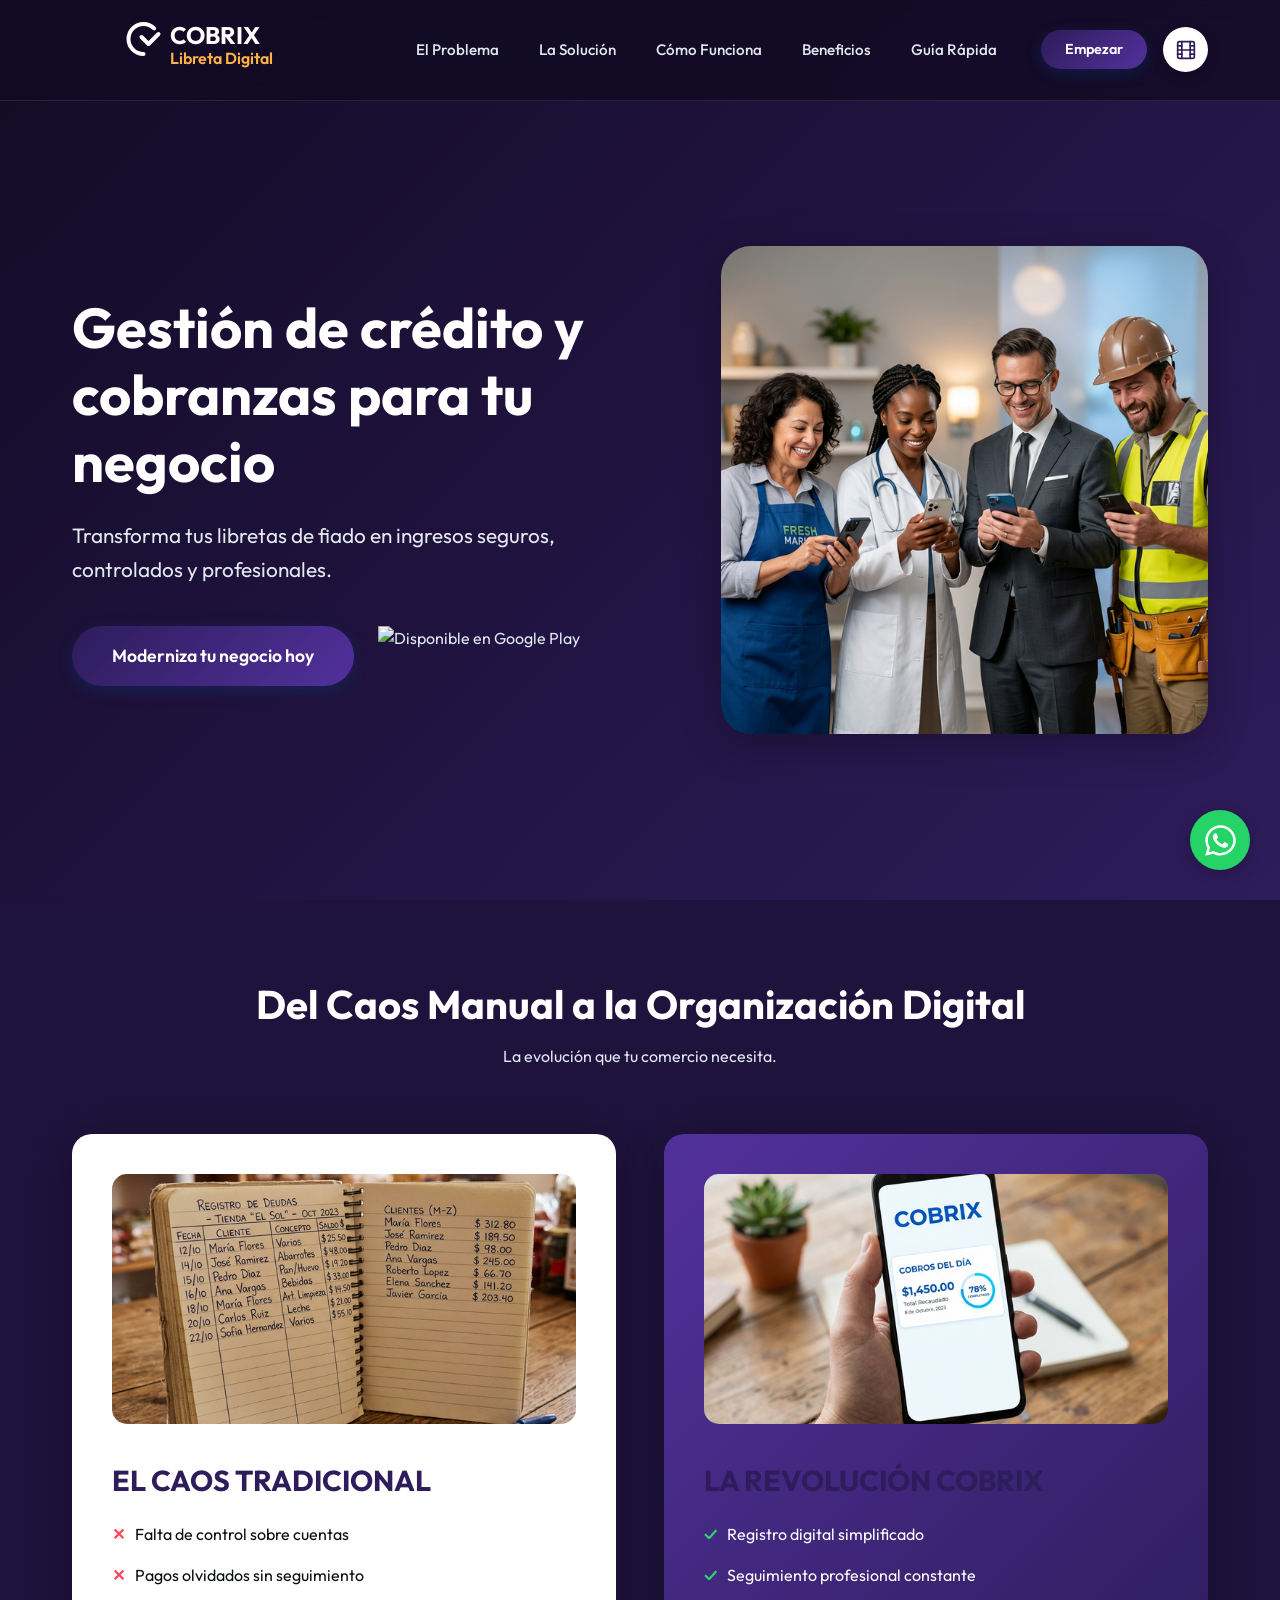
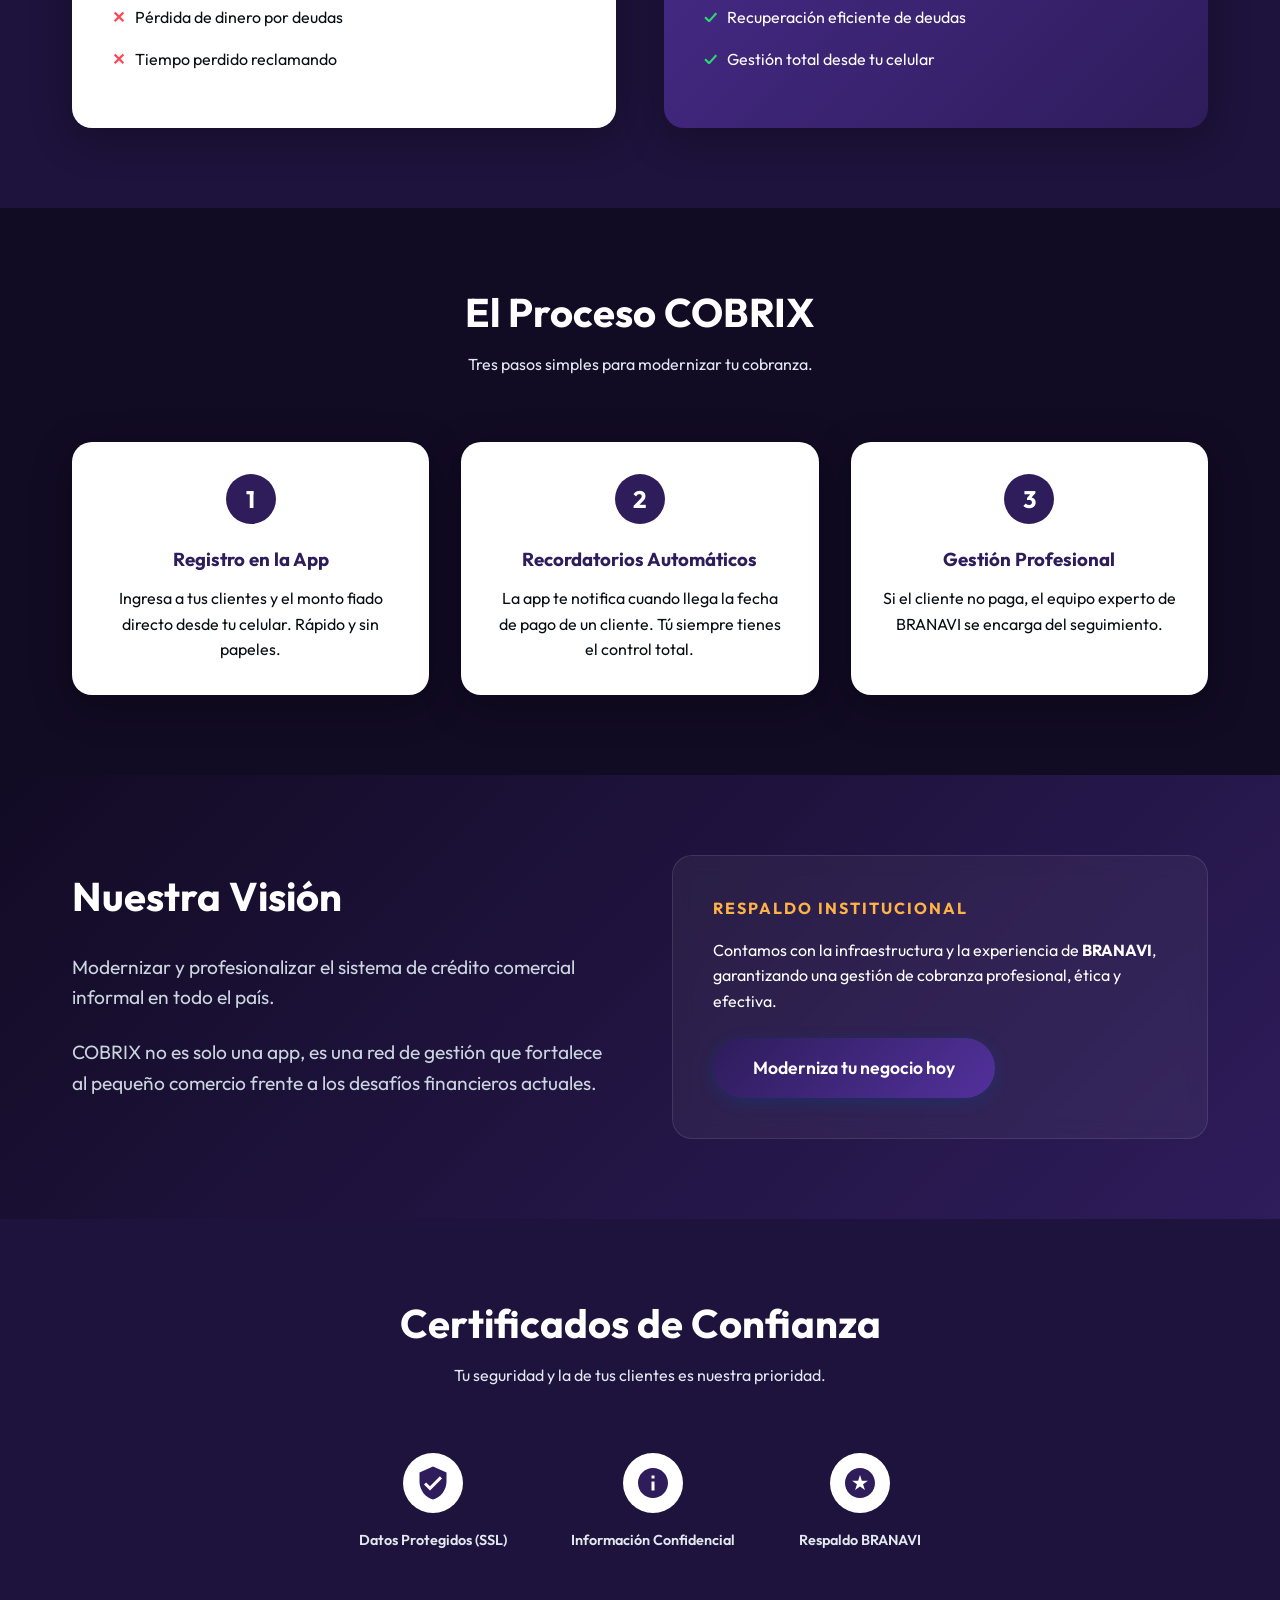
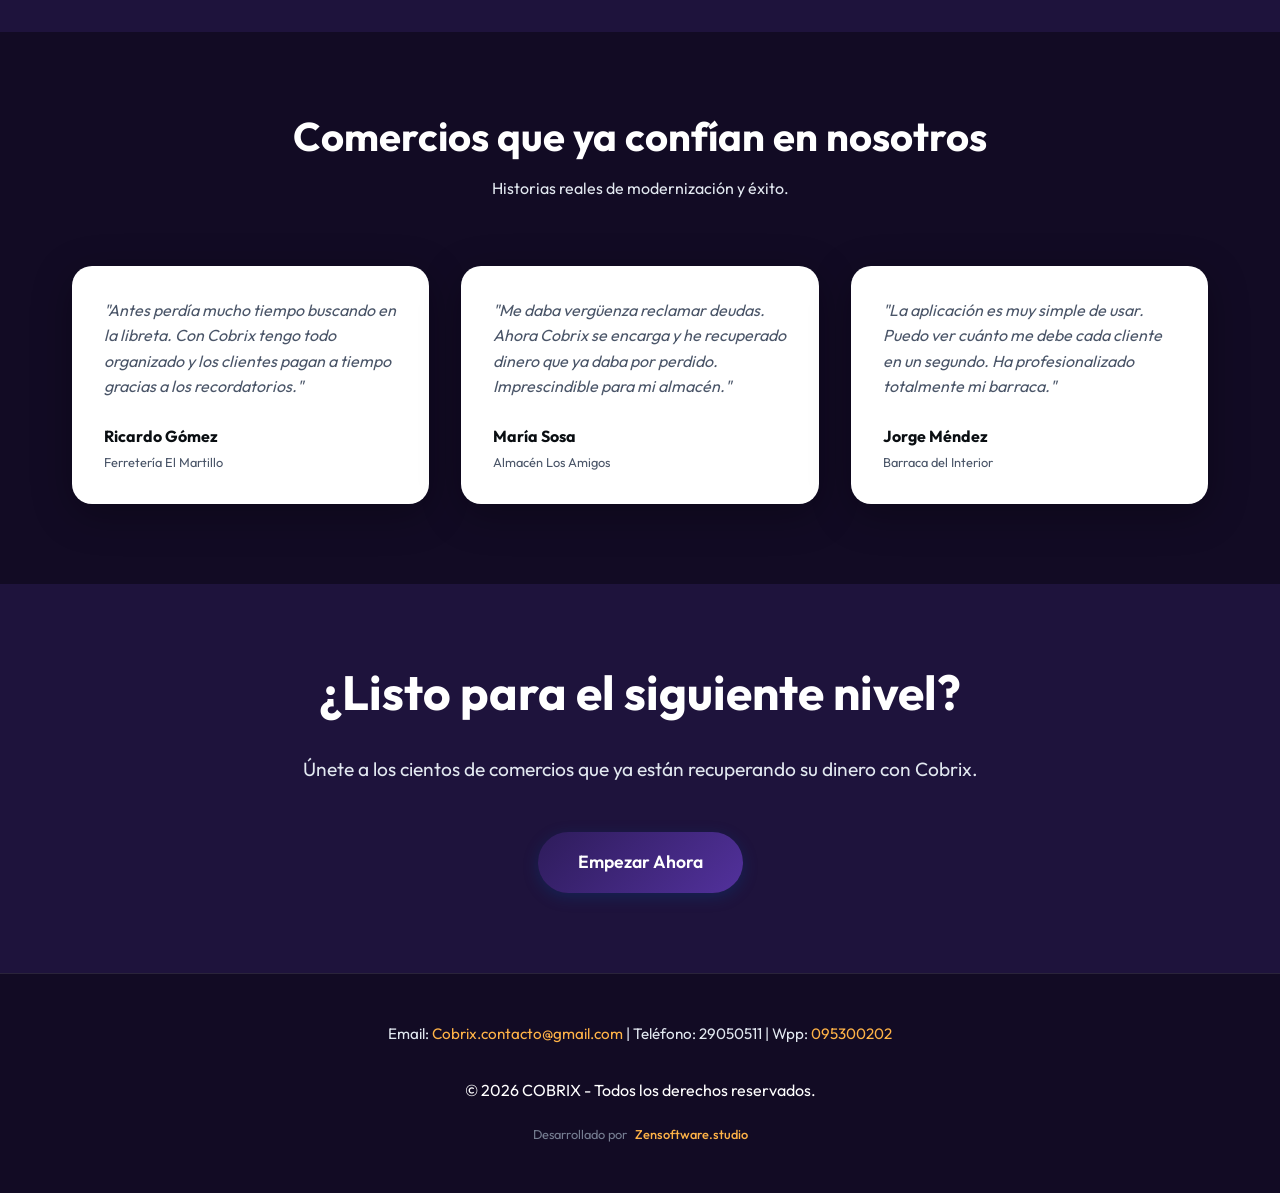
==== index.html @ a0dfcc4c "feat: add Google Play badge and fix mobile nav links background" ====
<!DOCTYPE html>
<html lang="es">
<head>
    <meta charset="UTF-8">
    <meta name="viewport" content="width=device-width, initial-scale=1.0">
    <title>COBRIX | Gestión de Crédito y Cobranzas para tu Negocio</title>
    <meta name="description" content="Transforma tus libretas de fiado en ingresos seguros, controlados y profesionales con COBRIX.">
    <link rel="icon" type="image/svg+xml" href="assets/favicon.svg">
    <link rel="stylesheet" href="style.css?v=33">
</head>
<body>
    <nav>
        <div class="container nav-content">
            <a href="javascript:void(0)" onclick="window.scrollTo({top: 0, behavior: 'smooth'})" class="logo-link" title="Volver al inicio">
                <div class="logo-placeholder">
                    <svg class="logo" width="299" height="90" viewBox="0 0 200 60" fill="none" xmlns="http://www.w3.org/2000/svg">
                        <path d="M22 38C13.7157 38 7 31.2843 7 23C7 14.7157 13.7157 8 22 8C26.1421 8 29.8921 9.67893 32.6066 12.3934M37 18L27 28L20 21" stroke="#ffffff" stroke-width="4" stroke-linecap="round" stroke-linejoin="round"/>
                        <text x="48" y="28" font-family="Outfit" font-weight="700" font-size="24" fill="#ffffff">COBRIX</text>
                        <text x="48" y="48" font-family="Outfit" font-weight="600" font-size="16" fill="#ffb347">Libreta Digital</text>
                    </svg>
                </div>
            </a>
            <ul class="nav-links">
                <li><a href="#problema">El Problema</a></li>
                <li><a href="#solucion">La Solución</a></li>
                <li class="hide-mobile"><a href="#proceso">Cómo Funciona</a></li>
                <li class="hide-mobile"><a href="#beneficios">Beneficios</a></li>
                <li><a href="javascript:void(0)" class="open-guide-modal">Guía Rápida</a></li>
            </ul>
            <div class="nav-actions" style="display: flex; gap: 1rem; align-items: center;">
                <a href="javascript:void(0)" class="btn btn-primary open-modal" style="padding: 0.5rem 1.5rem; font-size: 0.9rem;">Empezar</a>
                <a href="javascript:void(0)" class="btn-cinema open-presentation" title="Ver Presentación Premium">
                    <span class="pulse-ring"></span>
                    <svg width="20" height="20" viewBox="0 0 24 24" fill="none" stroke="currentColor" stroke-width="2" stroke-linecap="round" stroke-linejoin="round">
                        <rect x="2" y="2" width="20" height="20" rx="2.18" ry="2.18"></rect>
                        <line x1="7" y1="2" x2="7" y2="22"></line>
                        <line x1="17" y1="2" x2="17" y2="22"></line>
                        <line x1="2" y1="12" x2="22" y2="12"></line>
                        <line x1="2" y1="7" x2="7" y2="7"></line>
                        <line x1="2" y1="17" x2="7" y2="17"></line>
                        <line x1="17" y1="17" x2="22" y2="17"></line>
                        <line x1="17" y1="7" x2="22" y2="7"></line>
                    </svg>
                </a>
            </div>
        </div>
    </nav>

    <main>
        <section class="hero">
            <div class="container hero-content">
                <div class="hero-text">
                    <h1>Gestión de crédito y cobranzas para tu negocio</h1>
                    <p>Transforma tus libretas de fiado en ingresos seguros, controlados y profesionales.</p>
                    <div class="hero-btns" style="display: flex; align-items: center; gap: 1.5rem;">
                        <a href="javascript:void(0)" class="btn btn-primary open-modal">Moderniza tu negocio hoy</a>
                        <a href="https://play.google.com/store/apps/details?id=com.cobrix.app" target="_blank" class="play-badge" style="display: inline-block;">
                            <img alt="Disponible en Google Play" src="https://play.google.com/intl/en_us/badges/static/images/badges/es_badge_web_generic.png" style="height: 60px; display: block;">
                        </a>
                    </div>
                </div>
                <div class="hero-image">
                    <img src="assets/diverse_workers.png" alt="Diversos trabajadores modernizando su negocio con Cobrix">
                </div>
            </div>
        </section>
        
        <section id="problema" class="section-padding comparison">
            <div class="container">
                <div class="section-title">
                    <h2>Del Caos Manual a la Organización Digital</h2>
                    <p>La evolución que tu comercio necesita.</p>
                </div>
                <div class="comparison-grid">
                    <div class="compare-card reveal">
                        <img src="assets/notebook_manual.png" alt="Caos manual" class="card-image">
                        <h3>EL CAOS TRADICIONAL</h3>
                        <ul class="compare-list">
                            <li>Falta de control sobre cuentas</li>
                            <li>Pagos olvidados sin seguimiento</li>
                            <li>Pérdida de dinero por deudas</li>
                            <li>Tiempo perdido reclamando</li>
                        </ul>
                    </div>
                    <div id="solucion" class="compare-card after reveal">
                        <img src="assets/app-solution-branded.png" alt="Revolución Cobrix" class="card-image">
                        <h3>LA REVOLUCIÓN COBRIX</h3>
                        <ul class="compare-list">
                            <li>Registro digital simplificado</li>
                            <li>Seguimiento profesional constante</li>
                            <li>Recuperación eficiente de deudas</li>
                            <li>Gestión total desde tu celular</li>
                        </ul>
                    </div>
                </div>
            </div>
        </section>
        <section id="proceso" class="section-padding process">
            <div class="container">
                <div class="section-title">
                    <h2>El Proceso COBRIX</h2>
                    <p>Tres pasos simples para modernizar tu cobranza.</p>
                </div>
                <div class="process-steps">
                    <div class="step-card reveal">
                        <div class="step-number">1</div>
                        <h3>Registro en la App</h3>
                        <p>Ingresa a tus clientes y el monto fiado directo desde tu celular. Rápido y sin papeles.</p>
                    </div>
                    <div class="step-card reveal">
                        <div class="step-number">2</div>
                        <h3>Recordatorios Automáticos</h3>
                        <p>La app te notifica cuando llega la fecha de pago de un cliente. Tú siempre tienes el control total.</p>
                    </div>
                    <div class="step-card reveal">
                        <div class="step-number">3</div>
                        <h3>Gestión Profesional</h3>
                        <p>Si el cliente no paga, el equipo experto de BRANAVI se encarga del seguimiento.</p>
                    </div>
                </div>
            </div>
        </section>

        <section id="beneficios" class="section-padding vision">
            <div class="container vision-content">
                <div class="vision-text reveal">
                    <h2>Nuestra Visión</h2>
                    <p>Modernizar y profesionalizar el sistema de crédito comercial informal en todo el país.</p>
                    <p>COBRIX no es solo una app, es una red de gestión que fortalece al pequeño comercio frente a los desafíos financieros actuales.</p>
                </div>
                <div class="respaldo-box reveal">
                    <h4>Respaldo Institucional</h4>
                    <p>Contamos con la infraestructura y la experiencia de <strong>BRANAVI</strong>, garantizando una gestión de cobranza profesional, ética y efectiva.</p>
                    <a href="javascript:void(0)" class="btn btn-primary open-modal" style="margin-top: 1.5rem;">Moderniza tu negocio hoy</a>
                </div>
            </div>
        </section>

        <section class="section-padding trust-badges">
            <div class="container overflow-hidden">
                <div class="section-title">
                    <h2>Certificados de Confianza</h2>
                    <p>Tu seguridad y la de tus clientes es nuestra prioridad.</p>
                </div>
                <div class="badges-grid reveal">
                    <div class="badge-item">
                        <svg class="badge-icon" viewBox="0 0 24 24"><path d="M12 1L3 5v6c0 5.55 3.84 10.74 9 12 5.16-1.26 9-6.45 9-12V5l-9-4zm-2 16l-4-4 1.41-1.41L10 14.17l6.59-6.59L18 9l-8 8z"/></svg>
                        <span>Datos Protegidos (SSL)</span>
                    </div>
                    <div class="badge-item">
                        <svg class="badge-icon" viewBox="0 0 24 24"><path d="M12 2C6.48 2 2 6.48 2 12s4.48 10 10 10 10-4.48 10-10S17.52 2 12 2zm1 15h-2v-6h2v6zm0-8h-2V7h2v2z"/></svg>
                        <span>Información Confidencial</span>
                    </div>
                    <div class="badge-item">
                        <svg class="badge-icon" viewBox="0 0 24 24"><path d="M11.99 2C6.47 2 2 6.48 2 12s4.47 10 9.99 10C17.52 22 22 17.52 22 12S17.52 2 11.99 2zm3.3 14.71L12 14.41l-3.29 2.3 1.26-3.8-3.27-2.37h4.04l1.26-3.8 1.26 3.8h4.04l-3.27 2.37 1.26 3.8z"/></svg>
                        <span>Respaldo BRANAVI</span>
                    </div>
                </div>
            </div>
        </section>

        <section class="section-padding testimonials">
            <div class="container">
                <div class="section-title">
                    <h2>Comercios que ya confían en nosotros</h2>
                    <p>Historias reales de modernización y éxito.</p>
                </div>
                <div class="testimonials-grid">
                    <div class="testimonial-card reveal">
                        <p class="testimonial-text">"Antes perdía mucho tiempo buscando en la libreta. Con Cobrix tengo todo organizado y los clientes pagan a tiempo gracias a los recordatorios."</p>
                        <div class="testimonial-author">
                            <div class="author-info">
                                <h4>Ricardo Gómez</h4>
                                <p>Ferretería El Martillo</p>
                            </div>
                        </div>
                    </div>
                    <div class="testimonial-card reveal">
                        <p class="testimonial-text">"Me daba vergüenza reclamar deudas. Ahora Cobrix se encarga y he recuperado dinero que ya daba por perdido. Imprescindible para mi almacén."</p>
                        <div class="testimonial-author">
                            <div class="author-info">
                                <h4>María Sosa</h4>
                                <p>Almacén Los Amigos</p>
                            </div>
                        </div>
                    </div>
                    <div class="testimonial-card reveal">
                        <p class="testimonial-text">"La aplicación es muy simple de usar. Puedo ver cuánto me debe cada cliente en un segundo. Ha profesionalizado totalmente mi barraca."</p>
                        <div class="testimonial-author">
                            <div class="author-info">
                                <h4>Jorge Méndez</h4>
                                <p>Barraca del Interior</p>
                            </div>
                        </div>
                    </div>
                </div>
            </div>
        </section>

        <section id="cta" class="section-padding" style="text-align: center; background: var(--dark-surface);">
            <div class="container">
                <h2 style="font-size: 3rem; color: white; margin-bottom: 2rem;">¿Listo para el siguiente nivel?</h2>
                <p style="font-size: 1.2rem; margin-bottom: 3rem; max-width: 700px; margin-inline: auto;">Únete a los cientos de comercios que ya están recuperando su dinero con Cobrix.</p>
                <a href="javascript:void(0)" class="btn btn-primary open-modal">Empezar Ahora</a>
            </div>
        </section>
    </main>

    <footer>
        <div class="container footer-content">
            <div class="contact-info" style="margin-bottom: 1rem; color: var(--slate); font-size: 0.95rem;">
                <p>Email: <a href="mailto:Cobrix.contacto@gmail.com" style="color: var(--accent);">Cobrix.contacto@gmail.com</a> | Teléfono: 29050511 | Wpp: <a href="https://wa.me/59895300202" style="color: var(--accent);">095300202</a></p>
            </div>
            <p>&copy; 2026 COBRIX - Todos los derechos reservados.</p>
            <div class="developer-credit" style="font-size: 0.8rem; margin-top: 5px;">
                <span style="opacity: 0.7;">Desarrollado por</span>
                <a href="https://zensoftware.studio" target="_blank" rel="noopener noreferrer" style="font-weight: 500;">
                    Zensoftware.studio
                </a>
            </div>
        </div>
    </footer>

    <a href="https://wa.me/59895300202" class="whatsapp-float" target="_blank" rel="noopener noreferrer">
        <svg class="whatsapp-icon" viewBox="0 0 448 512">
            <path d="M380.9 97.1C339 55.1 283.2 32 223.9 32c-122.4 0-222 99.6-222 222 0 39.1 10.2 77.3 29.6 111L0 480l117.7-30.9c32.4 17.7 68.9 27 106.1 27h.1c122.3 0 224.1-99.6 224.1-222 0-59.3-25.2-115-67.1-157zm-157 341.6c-33.2 0-65.7-8.9-94-25.7l-6.7-4-69.8 18.3L72 359.2l-4.4-7c-18.5-29.4-28.2-63.3-28.2-98.2 0-101.7 82.8-184.5 184.6-184.5 49.3 0 95.6 19.2 130.4 54.1 34.8 34.9 56.2 81.2 56.1 130.5 0 101.8-84.9 184.6-186.6 184.6zm101.2-138.2c-5.5-2.8-32.8-16.2-37.9-18-5.1-1.9-8.8-2.8-12.5 2.8-3.7 5.6-14.3 18-17.6 21.8-3.2 3.7-6.5 4.2-12 1.4-5.5-2.8-23.2-8.5-44.2-27.1-16.4-14.6-27.4-32.7-30.6-38.1-3.2-5.5-.3-8.4 2.4-11.2 2.5-2.5 5.5-6.4 8.3-9.7 2.8-3.3 3.7-5.7 5.5-9.3 1.8-3.7.9-6.9-.5-9.7-1.4-2.8-12.5-30.1-17.1-41.2-4.5-10.8-9.1-9.3-12.5-9.5-3.2-.2-6.9-.2-10.6-.2-3.7 0-9.7 1.4-14.8 6.9-5.1 5.6-19.4 19-19.4 46.3 0 27.3 19.9 53.7 22.6 57.4 2.8 3.7 39.1 59.7 94.8 83.8 13.2 5.8 23.5 9.2 31.5 11.8 13.3 4.2 25.4 3.6 35 2.2 10.7-1.6 32.8-13.4 37.4-26.4 4.6-13 4.6-24.1 3.2-26.4-1.3-2.5-5-3.9-10.5-6.6z"/>
        </svg>
    </a>

    <!-- Modal de Guía Rápida (Infografía) -->
    <div id="guideModal" class="modal">
        <div class="modal-content-guide">
            <span class="close-guide-modal">&times;</span>
            <img src="assets/guia-cobrix.jpg" alt="Guía Rápida Cobrix" style="width: 100%; border-radius: 15px; display: block;">
        </div>
    </div>

    <!-- Modal de Contacto (Estilo Block de Notas) -->
    <div id="contactModal" class="modal">
        <div class="modal-content notepad">
            <span class="close-modal">&times;</span>
            <div class="notepad-header">
                <h2>¡Solicita información!</h2>
                <p>Déjanos tus datos y nos pondremos en contacto.</p>
            </div>
            <!-- Iframe oculto para el envío silencioso (Compatible con archivos locales) -->
            <iframe name="hidden_iframe" id="hidden_iframe" style="display:none;"></iframe>

            <form id="contactForm" action="https://formsubmit.co/Cobrix.contacto@gmail.com" method="POST" target="hidden_iframe">
                <!-- Configuración Pro para FormSubmit -->
                <input type="hidden" name="_subject" value="🚀 Nueva solicitud de COBRIX">
                <input type="hidden" name="_captcha" value="false">
                <input type="hidden" name="_template" value="table">
                
                <div class="form-group">
                    <label for="nombre">Nombre del Comercio</label>
                    <input type="text" id="nombre" name="Comercio" placeholder="Ej. Ferretería El Sol" required>
                </div>
                <div class="form-group">
                    <label for="contacto">Persona de Contacto</label>
                    <input type="text" id="contacto" name="Nombre_Contacto" placeholder="Tu nombre" required>
                </div>
                <div class="form-group">
                    <label for="telefono">Teléfono / WhatsApp</label>
                    <input type="tel" id="telefono" name="Telefono" placeholder="Tu número" required>
                </div>
                <div class="form-group">
                    <label for="email">Email Corporativo</label>
                    <input type="email" id="email" name="Email" placeholder="tu@empresa.com" required>
                </div>
                
                <button type="submit" id="submitBtn" class="btn btn-primary" style="width: 100%; margin-top: 1rem; position: relative; overflow: hidden;">
                    <span class="btn-text">Solicitar Información</span>
                    <div class="btn-loader" style="display: none;">
                        <svg viewBox="0 0 50 50" style="width: 20px; height: 20px; animation: rotate 2s linear infinite;">
                            <circle cx="25" cy="25" r="20" fill="none" stroke="white" stroke-width="5"></circle>
                        </svg>
                    </div>
                </button>
            </form>
            <div id="formSuccess" style="display: none; text-align: center; padding: 2rem 0; opacity: 0;">
                <div class="success-icon" style="font-size: 3rem; margin-bottom: 1rem;">✅</div>
                <h3 style="color: var(--primary); margin-bottom: 1rem;">¡Solicitud Procesada!</h3>
                <p style="color: var(--slate); margin-bottom: 1.5rem;">Tus datos han sido enviados correctamente. Un asesor se pondrá en contacto contigo a la brevedad.</p>
                <button type="button" class="btn btn-primary close-modal-success">Finalizar</button>
            </div>
        </div>
    </div>

    <!-- Overlay de Presentación Premium -->
    <div id="presentationOverlay" class="presentation-overlay">
        <div class="presentation-header">
            <div class="presentation-logo">
                    <svg width="269" height="83" viewBox="0 0 200 60" fill="none" xmlns="http://www.w3.org/2000/svg">
                    <path d="M22 38C13.7157 38 7 31.2843 7 23C7 14.7157 13.7157 8 22 8C26.1421 8 29.8921 9.67893 32.6066 12.3934M37 18L27 28L20 21" stroke="white" stroke-width="4" stroke-linecap="round" stroke-linejoin="round"/>
                    <text x="48" y="28" font-family="Outfit" font-weight="700" font-size="24" fill="white">COBRIX</text>
                    <text x="48" y="48" font-family="Outfit" font-weight="600" font-size="16" fill="#ffb347" opacity="0.9">Libreta Digital</text>
                </svg>
            </div>
            <div class="presentation-header-actions" style="display: flex; gap: 1.5rem; align-items: center;">
                <button class="sound-toggle" title="Alternar Sonido">
                    <svg class="sound-on-icon" width="24" height="24" viewBox="0 0 24 24" fill="none" stroke="white" stroke-width="2" stroke-linecap="round" stroke-linejoin="round">
                        <polygon points="11 5 6 9 2 9 2 15 6 15 11 19 11 5"></polygon>
                        <path d="M19.07 4.93a10 10 0 0 1 0 14.14M15.54 8.46a5 5 0 0 1 0 7.07"></path>
                    </svg>
                    <svg class="sound-off-icon" width="24" height="24" viewBox="0 0 24 24" fill="none" stroke="white" stroke-width="2" stroke-linecap="round" stroke-linejoin="round" style="display: none;">
                        <polygon points="11 5 6 9 2 9 2 15 6 15 11 19 11 5"></polygon>
                        <line x1="23" y1="9" x2="17" y2="15"></line>
                        <line x1="17" y1="9" x2="23" y2="15"></line>
                    </svg>
                </button>
                <button class="close-presentation">&times;</button>
            </div>
        </div>

        <div class="slides-container">
            <!-- Slide 1: Intro -->
            <div class="slide active" data-slide="0">
                <div class="slide-content centered">
                    <h1 class="animate-up">COBRIX</h1>
                    <h2 class="animate-up delay-1">El futuro del comercio de cercanía</h2>
                    <p class="animate-up delay-2">Transformando la confianza en rentabilidad profesional.</p>
                </div>
            </div>

            <!-- Slide 2: El Problema -->
            <div class="slide" data-slide="1">
                <div class="slide-content split">
                    <div class="slide-text">
                        <h2 class="animate-left">El Problema: La Libreta</h2>
                        <ul class="animate-left delay-1">
                            <li>Fugas de capital por olvidos.</li>
                            <li>Tiempo perdido en cobranzas manuales.</li>
                            <li>Informalidad que frena el crecimiento.</li>
                            <li>Estrés financiero para el comerciante.</li>
                        </ul>
                    </div>
                    <div class="slide-visual animate-right delay-2">
                        <img src="assets/notebook.png" alt="Libreta tradicional">
                    </div>
                </div>
            </div>

            <!-- Slide 3: La Solución -->
            <div class="slide" data-slide="2">
                <div class="slide-content split">
                    <div class="slide-visual animate-left delay-1">
                        <img src="assets/app-solution-branded.png" alt="Solución Digital">
                    </div>
                    <div class="slide-text">
                        <h2 class="animate-right">La Solución: Cobrix</h2>
                        <ul class="animate-right delay-2">
                            <li>Digitalización instantánea del fiado.</li>
                            <li>Recordatorios automáticos.</li>
                            <li>Control total desde la palma de tu mano.</li>
                            <li>Respaldo profesional de BRANAVI.</li>
                        </ul>
                    </div>
                </div>
            </div>

            <!-- Slide 4: El Proceso -->
            <div class="slide" data-slide="3">
                <div class="slide-content centered">
                    <h2 class="animate-up">¿Cómo funciona?</h2>
                    <div class="process-grid">
                        <div class="process-item animate-up delay-1">
                            <div class="process-icon">1</div>
                            <p>Registras la venta</p>
                        </div>
                        <div class="process-item animate-up delay-2">
                            <div class="process-icon">2</div>
                            <p>Cobrix avisa al cliente</p>
                        </div>
                        <div class="process-item animate-up delay-3">
                            <div class="process-icon">3</div>
                            <p>Recuperas tu dinero</p>
                        </div>
                    </div>
                </div>
            </div>

            <!-- Slide 5: El Respaldo -->
            <div class="slide" data-slide="4">
                <div class="slide-content centered">
                    <div class="branavi-logo animate-scale">
                        <h3>Respaldado por <strong>BRANAVI</strong></h3>
                    </div>
                    <p class="animate-up delay-1">Más de 10 años liderando la gestión de cobranzas profesional.</p>
                    <div class="trust-icons animate-up delay-2">
                        <span>Seguridad SSL</span>
                        <span>Transparencia</span>
                        <span>Ética</span>
                    </div>
                </div>
            </div>

            <!-- Slide 6: CTA -->
            <div class="slide" data-slide="5">
                <div class="slide-content centered">
                    <h2 class="animate-up">Es hora de modernizarte</h2>
                    <button class="btn btn-primary open-modal-from-pres animate-up delay-1">Quiero empezar ahora</button>
                    <p class="animate-up delay-2" style="margin-top: 2rem; font-size: 0.9rem; opacity: 0.7;">O vuelve a la web para ver más detalles.</p>
                </div>
            </div>
        </div>

        <div class="presentation-footer">
            <div class="progress-bar-container">
                <div class="progress-bar"></div>
            </div>
            <div class="presentation-controls">
                <button class="pres-btn prev-slide">&larr;</button>
                <div class="slide-counter">1 / 6</div>
                <button class="pres-btn next-slide">&rarr;</button>
            </div>
        </div>
    </div>

    <script src="script.js?v=30"></script>
</body>
</html>
---- style.css ----
@import url('https://fonts.googleapis.com/css2?family=Outfit:wght@300;400;600;700&display=swap');

:root {
    --primary: #2e1c5b;
    --primary-light: #52319c;
    --accent: #ffb347;
    --dark: #120b24;
    --dark-surface: #1e133c;
    --light: #ffffff;
    --gray: #a0aec0;
    --slate: #e2e8f0;
    --glass: rgba(255, 255, 255, 0.05);
    --glass-border: rgba(255, 255, 255, 0.1);
    --shadow: 0 10px 40px 0 rgba(0, 0, 0, 0.3);
    --transition: all 0.4s cubic-bezier(0.4, 0, 0.2, 1);
}

* {
    margin: 0;
    padding: 0;
    box-sizing: border-box;
}

html {
    scroll-behavior: smooth;
}

body {
    font-family: 'Outfit', sans-serif;
    background-color: var(--dark);
    color: var(--slate);
    line-height: 1.6;
    overflow-x: hidden;
}

h1, h2, h3 {
    font-weight: 700;
    line-height: 1.2;
    color: white;
}

a {
    text-decoration: none;
    color: inherit;
    transition: var(--transition);
}

ul {
    list-style: none;
}

.container {
    max-width: 1200px;
    margin: 0 auto;
    padding: 0 2rem;
}

.section-padding {
    padding: 80px 0;
}

/* Base Buttons */
.btn {
    display: inline-block;
    padding: 1rem 2.5rem;
    border-radius: 50px;
    font-weight: 600;
    text-align: center;
    cursor: pointer;
    transition: var(--transition);
    border: none;
    font-size: 1.1rem;
}

.btn-primary {
    background: linear-gradient(135deg, var(--primary), var(--primary-light));
    color: white;
    box-shadow: 0 4px 15px rgba(0, 74, 141, 0.3);
}

.btn-primary:hover {
    transform: translateY(-3px) scale(1.02);
    box-shadow: 0 12px 30px rgba(0, 74, 141, 0.4);
    filter: brightness(1.1);
}

.btn-primary:active {
    transform: translateY(-1px) scale(0.98);
}

.btn-secondary {
    background: transparent;
    color: var(--primary);
    border: 2px solid var(--primary) !important; /* Force border visibility */
    display: inline-block;
}

.btn-secondary:hover {
    background: var(--primary);
    color: white;
    transform: translateY(-3px);
    box-shadow: 0 8px 20px rgba(0, 74, 141, 0.2);
}

/* Navbar */
nav {
    position: fixed;
    top: 0;
    width: 100%;
    background: rgba(18, 11, 36, 0.85);
    backdrop-filter: blur(10px);
    z-index: 1000;
    padding: 1rem 0;
    border-bottom: 1px solid var(--glass-border);
}

.nav-content {
    display: flex;
    justify-content: space-between;
    align-items: center;
}

.logo {
    height: 60px;
}

.nav-links {
    display: flex;
    gap: 1rem;
    align-items: center;
}

.nav-links a {
    font-weight: 500;
    font-size: 0.95rem;
    color: var(--slate);
    position: relative;
    padding: 8px 12px;
    border-radius: 50px;
    transition: var(--transition);
    white-space: nowrap;
}

.nav-links a:hover {
    color: white;
    background: var(--glass);
}

/* Logo Interaction */
.logo-link {
    text-decoration: none;
    display: inline-block;
    transition: all 0.4s cubic-bezier(0.165, 0.84, 0.44, 1);
    cursor: pointer;
}

.logo-link:hover {
    transform: translateY(-4px);
    filter: brightness(1.2) drop-shadow(0 4px 15px rgba(0, 74, 141, 0.25));
}

.logo-link:active {
    transform: translateY(-1px);
}

.logo-placeholder {
    transition: transform 0.3s ease;
}

/* Hero Section */
.hero {
    height: 100vh;
    display: flex;
    align-items: center;
    background: linear-gradient(135deg, var(--dark) 0%, #201340 50%, var(--primary) 100%);
    background-size: cover;
    background-position: center;
    padding-top: 80px;
}

.hero-content {
    display: grid;
    grid-template-columns: 1.2fr 1fr;
    gap: 4rem;
    align-items: center;
}

.hero-text h1 {
    font-size: 3.5rem;
    color: white;
    margin-bottom: 1.5rem;
    animation: fadeInDown 0.8s ease-out;
}

.hero-text p {
    font-size: 1.3rem;
    color: var(--slate);
    margin-bottom: 2.5rem;
    animation: fadeInUp 1s ease-out;
}

.hero-image {
    position: relative;
    border-radius: 30px;
    overflow: hidden;
    box-shadow: var(--shadow);
    animation: fadeInRight 1s ease-out;
}

.hero-image img {
    width: 100%;
    display: block;
    filter: drop-shadow(0 20px 40px rgba(0, 74, 141, 0.15));
    animation: breathe 8s ease-in-out infinite;
}

@keyframes breathe {
    0%, 100% { transform: scale(1); }
    50% { transform: scale(1.03); }
}

/* Animations */
@keyframes fadeInDown {
    from { opacity: 0; transform: translateY(-30px); }
    to { opacity: 1; transform: translateY(0); }
}

@keyframes fadeInUp {
    from { opacity: 0; transform: translateY(30px); }
    to { opacity: 1; transform: translateY(0); }
}

/* Before & After Section */
.comparison {
    background-color: var(--dark-surface);
}

.section-title {
    text-align: center;
    margin-bottom: 4rem;
}

.section-title h2 {
    font-size: 2.5rem;
    color: white;
    margin-bottom: 1rem;
}

.comparison-grid {
    display: grid;
    grid-template-columns: 1fr 1fr;
    gap: 3rem;
}

.compare-card {
    background: var(--light);
    border-radius: 20px;
    padding: 2.5rem;
    box-shadow: var(--shadow);
    transition: var(--transition);
    color: #0a0e12;
}

.compare-card:hover {
    transform: translateY(-5px);
}

.compare-card.after {
    background: linear-gradient(135deg, var(--primary-light), var(--primary));
    color: white;
}

.card-image {
    width: 100%;
    height: 250px;
    border-radius: 15px;
    margin-bottom: 2rem;
    object-fit: cover;
}

.compare-card h3 {
    font-size: 1.8rem;
    margin-bottom: 1.5rem;
    color: var(--primary);
}

.compare-list li {
    margin-bottom: 1rem;
    display: flex;
    align-items: center;
    gap: 10px;
}

.compare-list li::before {
    content: "✕";
    color: #ff4757;
    font-weight: bold;
}

.after .compare-list li::before {
    content: "✓";
    color: #2ed573;
}

/* Process Section */
.process {
    background-color: var(--dark);
}

.process-steps {
    display: grid;
    grid-template-columns: repeat(3, 1fr);
    gap: 2rem;
    position: relative;
}

.step-card {
    text-align: center;
    padding: 2rem;
    background: white;
    border-radius: 20px;
    box-shadow: var(--shadow);
    z-index: 2;
    color: #0a0e12;
}

.step-number {
    width: 50px;
    height: 50px;
    background: var(--primary);
    color: white;
    border-radius: 50%;
    display: flex;
    align-items: center;
    justify-content: center;
    font-size: 1.5rem;
    font-weight: 700;
    margin: 0 auto 1.5rem;
}

.step-card h3 {
    margin-bottom: 1rem;
    color: var(--primary);
}

/* Vision / Respaldo */
.vision {
    background: linear-gradient(135deg, var(--dark), var(--primary));
    color: white;
}

.vision-content {
    display: grid;
    grid-template-columns: 1fr 1fr;
    gap: 4rem;
    align-items: center;
}

.vision-text h2 {
    color: white;
    font-size: 2.5rem;
    margin-bottom: 2rem;
}

.vision-text p {
    font-size: 1.2rem;
    margin-bottom: 1.5rem;
    color: #cbd5e0;
}

.respaldo-box {
    background: var(--glass);
    backdrop-filter: blur(10px);
    border: 1px solid var(--glass-border);
    padding: 2.5rem;
    border-radius: 20px;
}

.respaldo-box h4 {
    color: var(--accent);
    text-transform: uppercase;
    letter-spacing: 2px;
    margin-bottom: 1rem;
}

/* Scroll Animations */
.reveal {
    opacity: 0;
    transform: translateY(30px);
    transition: var(--transition);
}

.reveal.active {
    opacity: 1;
    transform: translateY(0);
}

/* Footer */
footer {
    background: var(--dark);
    color: white;
    padding: 3rem 0;
    text-align: center;
    border-top: 1px solid var(--glass-border);
}

.footer-content {
    display: flex;
    flex-direction: column;
    align-items: center;
    gap: 1rem;
}

.developer-credit {
    font-size: 0.9rem;
    color: #a0aec0;
    display: flex;
    align-items: center;
    gap: 8px;
}

.developer-credit a {
    color: var(--accent);
    font-weight: 600;
}

.developer-credit a:hover {
    text-decoration: underline;
}

.world-icon {
    width: 20px;
    height: 20px;
    fill: currentColor;
    margin-right: 5px;
}

/* WhatsApp Floating Button */
.whatsapp-float {
    position: fixed;
    bottom: 30px;
    right: 30px;
    background-color: #25d366;
    color: white;
    width: 60px;
    height: 60px;
    border-radius: 50%;
    display: flex;
    align-items: center;
    justify-content: center;
    box-shadow: 0 4px 15px rgba(0, 0, 0, 0.2);
    z-index: 1000;
    font-size: 30px;
    transition: var(--transition);
}

.whatsapp-float:hover {
    transform: scale(1.1);
    background-color: #128c7e;
    box-shadow: 0 6px 20px rgba(0, 0, 0, 0.3);
}

.whatsapp-icon {
    width: 35px;
    height: 35px;
    fill: white;
}

/* Trust Badges */
.trust-badges {
    background-color: var(--dark-surface);
    text-align: center;
}

.badges-grid {
    display: flex;
    justify-content: center;
    gap: 4rem;
    flex-wrap: wrap;
    margin-top: 3rem;
}

.badge-item {
    display: flex;
    flex-direction: column;
    align-items: center;
    gap: 1rem;
    max-width: 200px;
}

.badge-icon {
    width: 60px;
    height: 60px;
    fill: var(--primary);
    background: var(--light);
    padding: 12px;
    border-radius: 50%;
}

.badge-item span {
    font-weight: 600;
    font-size: 0.9rem;
    color: var(--slate);
}

/* Testimonials */
.testimonials {
    background-color: var(--dark);
}

.testimonials-grid {
    display: grid;
    grid-template-columns: repeat(3, 1fr);
    gap: 2rem;
}

.testimonial-card {
    background: white;
    padding: 2rem;
    border-radius: 20px;
    box-shadow: var(--shadow);
    transition: var(--transition);
    color: #0a0e12;
}

.testimonial-card:hover {
    transform: translateY(-5px);
}

.testimonial-text {
    font-style: italic;
    color: #4a5568;
    margin-bottom: 1.5rem;
    font-size: 1rem;
}

.testimonial-author {
    display: flex;
    align-items: center;
    gap: 1rem;
}

.author-info h4 {
    font-size: 1rem;
    margin-bottom: 2px;
}

.author-info p {
    font-size: 0.8rem;
    color: #4a5568;
}

/* Responsive adjustments for all sections */
@media (max-width: 992px) {
    .hero-content, .vision-content {
        grid-template-columns: 1fr;
        text-align: center;
    }
    .hero {
        height: auto;
        padding: 150px 0 100px;
    }
    .hero-text h1 {
        font-size: 2.5rem;
    }
    .comparison-grid {
        grid-template-columns: 1fr;
    }
}
/* Modal Styling */
.modal {
    display: none;
    position: fixed;
    z-index: 2000;
    left: 0;
    top: 0;
    width: 100%;
    height: 100%;
    background-color: rgba(0, 0, 0, 0.6);
    backdrop-filter: blur(5px);
    display: flex;
    align-items: center;
    justify-content: center;
    padding: 20px; /* Safe space for mobile */
    opacity: 0;
    visibility: hidden;
    transition: var(--transition);
}

.modal.active {
    opacity: 1;
    visibility: visible;
    display: flex;
}

.notepad {
    background: #fff;
    width: 100%;
    max-width: 500px;
    padding: 3rem;
    border-radius: 30px;
    position: relative;
    max-height: 90vh; /* Font fitting */
    overflow-y: auto; /* Scroll if content overflows */
    box-shadow: 0 20px 50px rgba(0, 0, 0, 0.2);
    background-image: linear-gradient(var(--light) 1px, transparent 1px);
    background-size: 100% 30px;
    border: 1px solid rgba(0, 74, 141, 0.1);
}

.notepad::before {
    content: '';
    position: absolute;
    left: 40px;
    top: 0;
    bottom: 0;
    width: 2px;
    background: rgba(255, 71, 87, 0.2);
}

.close-modal {
    position: absolute;
    right: 25px;
    top: 20px;
    font-size: 2rem;
    cursor: pointer;
    color: var(--gray);
    transition: var(--transition);
}

.close-modal:hover {
    color: var(--primary);
    transform: rotate(90deg);
}

.notepad-header {
    margin-bottom: 2rem;
    text-align: center;
}

.notepad-header h2 {
    color: var(--primary);
    margin-bottom: 0.5rem;
}

.form-group {
    margin-bottom: 1.5rem;
}

.form-group label {
    display: block;
    margin-bottom: 0.5rem;
    font-weight: 600;
    color: var(--slate);
    font-size: 0.9rem;
}

.form-group input {
    width: 100%;
    padding: 0.8rem 1rem;
    border: 1px solid rgba(0, 0, 0, 0.1);
    border-radius: 12px;
    font-family: inherit;
    transition: var(--transition);
}

.form-group input:focus {
    outline: none;
    border-color: var(--primary);
    box-shadow: 0 0 0 3px rgba(0, 74, 141, 0.1);
}

/* Cinema Icon Buttons */
.btn-icon-only {
    color: var(--primary);
    display: flex;
    align-items: center;
    justify-content: center;
    padding: 8px;
    border-radius: 50%;
    transition: var(--transition);
}

.btn-icon-only:hover {
    background: rgba(0, 74, 141, 0.08);
    transform: scale(1.1);
}

.btn-cinema {
    position: relative;
    width: 45px;
    height: 45px;
    background: white;
    color: var(--primary);
    border-radius: 50%;
    display: flex;
    align-items: center;
    justify-content: center;
    box-shadow: 0 4px 15px rgba(0,0,0,0.1);
    transition: var(--transition);
    cursor: pointer;
    z-index: 1;
}

/* Removed fixed-cinema as it's now integrated in nav */

.btn-cinema:hover {
    transform: scale(1.1);
    color: var(--accent);
    box-shadow: 0 15px 40px rgba(0,0,0,0.15);
}

.pulse-ring {
    position: absolute;
    width: 100%;
    height: 100%;
    border: 2px solid var(--primary);
    border-radius: 50%;
    animation: pulse 2s infinite;
    opacity: 0;
}

@keyframes pulse {
    0% { transform: scale(1); opacity: 0.5; }
    100% { transform: scale(1.8); opacity: 0; }
}

@media (max-width: 768px) {
    html, body {
        overflow-x: hidden;
        max-width: 100vw;
    }
    
    /* Ocultar enlaces de texto para no romper la navbar en móviles */
    .nav-links {
        display: flex !important;
        visibility: visible !important;
        opacity: 1 !important;
        flex-wrap: wrap;
        justify-content: center;
        gap: 0.5rem;
        width: 100%;
        background: var(--dark); /* Fuerza el fondo ocuro si hay desbordamiento */
        padding: 5px 0;
        border-radius: 10px;
    }
    
    .nav-links a {
        font-size: 0.85rem; /* Letra un poco más chica para que entren mejor */
        padding: 5px 8px;
    }
    
    /* Logo scaling on mobile */
    .logo-placeholder svg {
        width: 160px;
        height: auto;
    }
    
    .nav-content {
        padding: 0 1rem;
        flex-wrap: nowrap;
        justify-content: space-between;
        gap: 10px;
    }

    /* Fixed cinema button repositioning to avoid header overlap */
    .fixed-cinema {
        top: auto;
        bottom: 100px;
        right: 20px;
        width: 45px;
        height: 45px;
        box-shadow: 0 4px 15px rgba(0,0,0,0.2);
    }

    /* Hero adjustments */
    .hero-text h1 {
        font-size: 2.2rem;
    }
    .hero-text p {
        font-size: 1.1rem;
    }
    .hero-btns {
        flex-direction: column;
        align-items: stretch !important;
        gap: 1rem !important;
    }
    .hero-btns .btn {
        width: 100%;
    }

    .process-steps {
        grid-template-columns: 1fr;
    }
    .testimonials-grid {
        grid-template-columns: 1fr;
    }
    .badges-grid {
        gap: 2rem;
    }
    .section-padding {
        padding: 60px 0;
    }
}
/* Sound Toggle */
.sound-toggle {
    background: rgba(255,255,255,0.1);
    border: none;
    width: 45px;
    height: 45px;
    border-radius: 50%;
    display: flex;
    align-items: center;
    justify-content: center;
    cursor: pointer;
    transition: var(--transition);
}

.sound-toggle:hover {
    background: rgba(255,255,255,0.2);
    transform: scale(1.1);
}

/* Presentation Overlay */
.presentation-overlay {
    position: fixed;
    top: 0;
    left: 0;
    width: 100%;
    height: 100%;
    background: var(--dark);
    z-index: 3000;
    display: flex;
    flex-direction: column;
    opacity: 0;
    visibility: hidden;
    transition: var(--transition);
    color: white;
}

.presentation-overlay.active {
    opacity: 1;
    visibility: visible;
}

.presentation-header {
    display: flex;
    justify-content: space-between;
    align-items: center;
    padding: 2rem 3rem;
    z-index: 10;
}

.close-presentation {
    background: none;
    border: none;
    color: white;
    font-size: 2.5rem;
    cursor: pointer;
    transition: var(--transition);
    opacity: 0.6;
}

.close-presentation:hover {
    opacity: 1;
    transform: rotate(90deg);
}

.slides-container {
    flex: 1;
    position: relative;
    overflow: hidden;
}

.slide {
    position: absolute;
    top: 0;
    left: 0;
    width: 100%;
    height: 100%;
    display: flex;
    align-items: center;
    justify-content: center;
    padding: 2rem 5rem;
    opacity: 0;
    pointer-events: none;
    transition: opacity 1s cubic-bezier(0.4, 0, 0.2, 1), transform 1.2s cubic-bezier(0.4, 0, 0.2, 1);
    transform: scale(0.95) translateY(20px);
}

.slide.active {
    opacity: 1;
    pointer-events: all;
    transform: scale(1) translateY(0);
}

/* Ken Burns Effect for Slide Visuals */
.slide-visual img {
    width: 100%;
    border-radius: 20px;
    box-shadow: 0 30px 60px rgba(0,0,0,0.5);
    transition: transform 10s linear;
}

.slide.active .slide-visual img {
    transform: scale(1.1) rotate(1deg);
}

.slide-content.centered {
    text-align: center;
    max-width: 900px;
    perspective: 1000px;
}

.slide-content.split {
    display: grid;
    grid-template-columns: 1fr 1fr;
    gap: 4rem;
    align-items: center;
    width: 100%;
    max-width: 1200px;
}

.slide h1 {
    font-size: 5rem;
    margin-bottom: 1rem;
    letter-spacing: 5px;
}

.slide h2 {
    font-size: 2.5rem;
    margin-bottom: 2rem;
    color: var(--accent);
}

.slide p {
    font-size: 1.5rem;
    opacity: 0.8;
}

.slide-visual img {
    width: 100%;
    border-radius: 20px;
    box-shadow: 0 30px 60px rgba(0,0,0,0.5);
}

.slide-text ul {
    font-size: 1.4rem;
}

.slide-text li {
    margin-bottom: 1.5rem;
    display: flex;
    align-items: center;
    gap: 15px;
}

.slide-text li::before {
    content: "→";
    color: var(--accent);
}

/* Animations within slides */
.animate-up, .animate-left, .animate-right, .animate-scale {
    opacity: 0;
    transition: all 0.8s cubic-bezier(0.4, 0, 0.2, 1);
}

.animate-up { transform: translateY(40px); }
.animate-left { transform: translateX(-40px); }
.animate-right { transform: translateX(40px); }
.animate-scale { transform: scale(0.8); }

.slide.active .animate-up,
.slide.active .animate-left,
.slide.active .animate-right,
.slide.active .animate-scale {
    opacity: 1;
    transform: translate(0) scale(1);
}

.delay-1 { transition-delay: 0.2s; }
.delay-2 { transition-delay: 0.4s; }
.delay-3 { transition-delay: 0.6s; }

/* Process Grid in Slide */
.process-grid {
    display: grid;
    grid-template-columns: repeat(3, 1fr);
    gap: 3rem;
    margin-top: 4rem;
}

.process-item {
    background: rgba(255,255,255,0.05);
    padding: 2.5rem;
    border-radius: 20px;
    border: 1px solid rgba(255,255,255,0.1);
}

.process-icon {
    width: 60px;
    height: 60px;
    background: var(--accent);
    color: var(--dark);
    font-size: 1.8rem;
    font-weight: 700;
    border-radius: 50%;
    display: flex;
    align-items: center;
    justify-content: center;
    margin: 0 auto 1.5rem;
}

/* Footer Presentation */
.presentation-footer {
    padding: 2rem 3rem;
    display: flex;
    flex-direction: column;
    gap: 1.5rem;
    z-index: 10;
}

.progress-bar-container {
    width: 100%;
    height: 4px;
    background: rgba(255,255,255,0.1);
    border-radius: 2px;
}

.progress-bar {
    height: 100%;
    background: var(--accent);
    width: 0%;
    transition: width 0.4s ease;
}

.presentation-controls {
    display: flex;
    align-items: center;
    justify-content: center;
    gap: 2rem;
}

.pres-btn {
    background: rgba(255,255,255,0.1);
    border: none;
    color: white;
    width: 50px;
    height: 50px;
    border-radius: 50%;
    display: flex;
    align-items: center;
    justify-content: center;
    cursor: pointer;
    font-size: 1.5rem;
    transition: var(--transition);
}

.pres-btn:hover {
    background: var(--accent);
    color: var(--dark);
}

.slide-counter {
    font-size: 1.1rem;
    font-weight: 600;
    min-width: 60px;
    text-align: center;
}

/* Button consistency */
.btn-outline {
    border: 2px solid var(--primary);
    color: var(--primary);
    background: transparent;
}

.btn-outline:hover {
    background: var(--primary);
    color: white;
}

.btn-text-link:hover {
    opacity: 0.7;
}

@media (max-width: 768px) {
    .slide {
        padding: 0.5rem 1.2rem;
        flex-direction: column;
        justify-content: center;
        overflow: hidden;
    }
    .slide h1 { font-size: 1.8rem; margin-bottom: 0.5rem; letter-spacing: 2px; }
    .slide h2 { font-size: 1.3rem; margin-bottom: 1rem; }
    .slide p { font-size: 0.95rem; line-height: 1.4; }
    .slide-text ul { font-size: 0.85rem; }
    .slide-text li { margin-bottom: 0.6rem; gap: 10px; }
    
    .slide-content.centered {
        max-width: 100%;
    }
    .slide-content.split {
        grid-template-columns: 1fr;
        text-align: center;
        width: 100%;
    }
    .slide-visual { display: none; }
    
    .process-grid {
        grid-template-columns: 1fr;
        gap: 0.5rem;
        margin-top: 1rem;
    }
    .process-item {
        padding: 1rem;
        border-radius: 12px;
    }
    .process-icon {
        width: 40px;
        height: 40px;
        font-size: 1.2rem;
        margin-bottom: 0.5rem;
    }

    .presentation-header {
        padding: 0.5rem 1rem;
    }
    .presentation-footer {
        padding: 0.8rem 1rem;
    }
    /* Modal adjustments on mobile */
    .notepad {
        padding: 1.5rem 1rem 1.5rem 2.5rem;
        border-radius: 20px;
    }
    .notepad::before {
        left: 30px;
    }
    .notepad-header {
        margin-bottom: 1rem;
    }
    .notepad-header h2 {
        font-size: 1.5rem;
    }
    .form-group {
        margin-bottom: 1rem;
    }
    .form-group input {
        padding: 0.6rem 0.8rem;
    }

    /* Cabezal compacto y Logo Restaurado (v21) */
    .nav-content {
        flex-direction: row !important;
        justify-content: space-between !important;
        padding: 0.4rem 1.2rem !important;
        height: 95px !important;
    }

    .nav-links {
        display: flex !important;
        visibility: visible !important;
        position: absolute !important;
        top: 95px;
        left: 0;
        width: 100% !important;
        background: rgba(255, 255, 255, 0.98) !important;
        backdrop-filter: blur(10px);
        padding: 8px 1rem !important;
        justify-content: center !important;
        gap: 1rem !important;
        border-bottom: 1px solid rgba(0,0,0,0.05);
        margin-top: 0 !important;
        box-shadow: 0 4px 15px rgba(0,0,0,0.05);
    }

    /* Ocultar enlace específico en móvil */
    .hide-mobile {
        display: none !important;
    }

    .nav-links li a {
        font-size: 0.9rem !important;
        padding: 4px 8px !important;
        background: transparent !important;
        border: none !important;
        color: var(--slate) !important;
        border-radius: 0 !important;
        white-space: nowrap !important;
    }

    /* Guía Rápida normalizado */
    .nav-links a.open-guide-modal {
        background: transparent !important;
        color: var(--primary) !important;
        font-weight: 600 !important;
        box-shadow: none !important;
        border: none !important;
        border-radius: 0 !important;
    }

    .nav-actions {
        margin-top: 0 !important;
        gap: 0.6rem !important;
        width: auto !important;
    }

    .nav-actions .btn {
        padding: 0.4rem 1rem !important;
        font-size: 0.85rem !important;
    }

    .btn-cinema {
        width: 40px !important;
        height: 40px !important;
    }

    .logo {
        height: 70px !important;
    }
}
/* Quick Guide Modal */
.open-guide-modal {
    cursor: pointer;
}

.open-guide-modal:hover {
    color: var(--ffb347) !important;
}

.modal-content-guide {
    position: relative;
    width: 95%;
    max-width: 1000px;
    background: white;
    padding: 10px;
    border-radius: 20px;
    box-shadow: 0 25px 60px rgba(0,0,0,0.4);
    animation: modalSlide 0.4s cubic-bezier(0.175, 0.885, 0.32, 1.275);
}

.close-guide-modal {
    position: absolute;
    right: -15px;
    top: -15px;
    width: 40px;
    height: 40px;
    background: var(--primary);
    color: white;
    border-radius: 50%;
    display: flex;
    align-items: center;
    justify-content: center;
    font-size: 1.5rem;
    cursor: pointer;
    box-shadow: 0 5px 15px rgba(0,0,0,0.2);
    z-index: 10;
    transition: var(--transition);
}

.close-guide-modal:hover {
    transform: rotate(90deg) scale(1.1);
    background: var(--ffb347);
}

@keyframes modalSlide {
    from { opacity: 0; transform: scale(0.9) translateY(30px); }
    to { opacity: 1; transform: scale(1) translateY(0); }
}

@media (max-width: 768px) {
    .modal-content-guide {
        padding: 5px;
        border-radius: 10px;
    }
    .close-guide-modal {
        right: 5px;
        top: 5px;
        width: 30px;
        height: 30px;
        font-size: 1.2rem;
    }
}
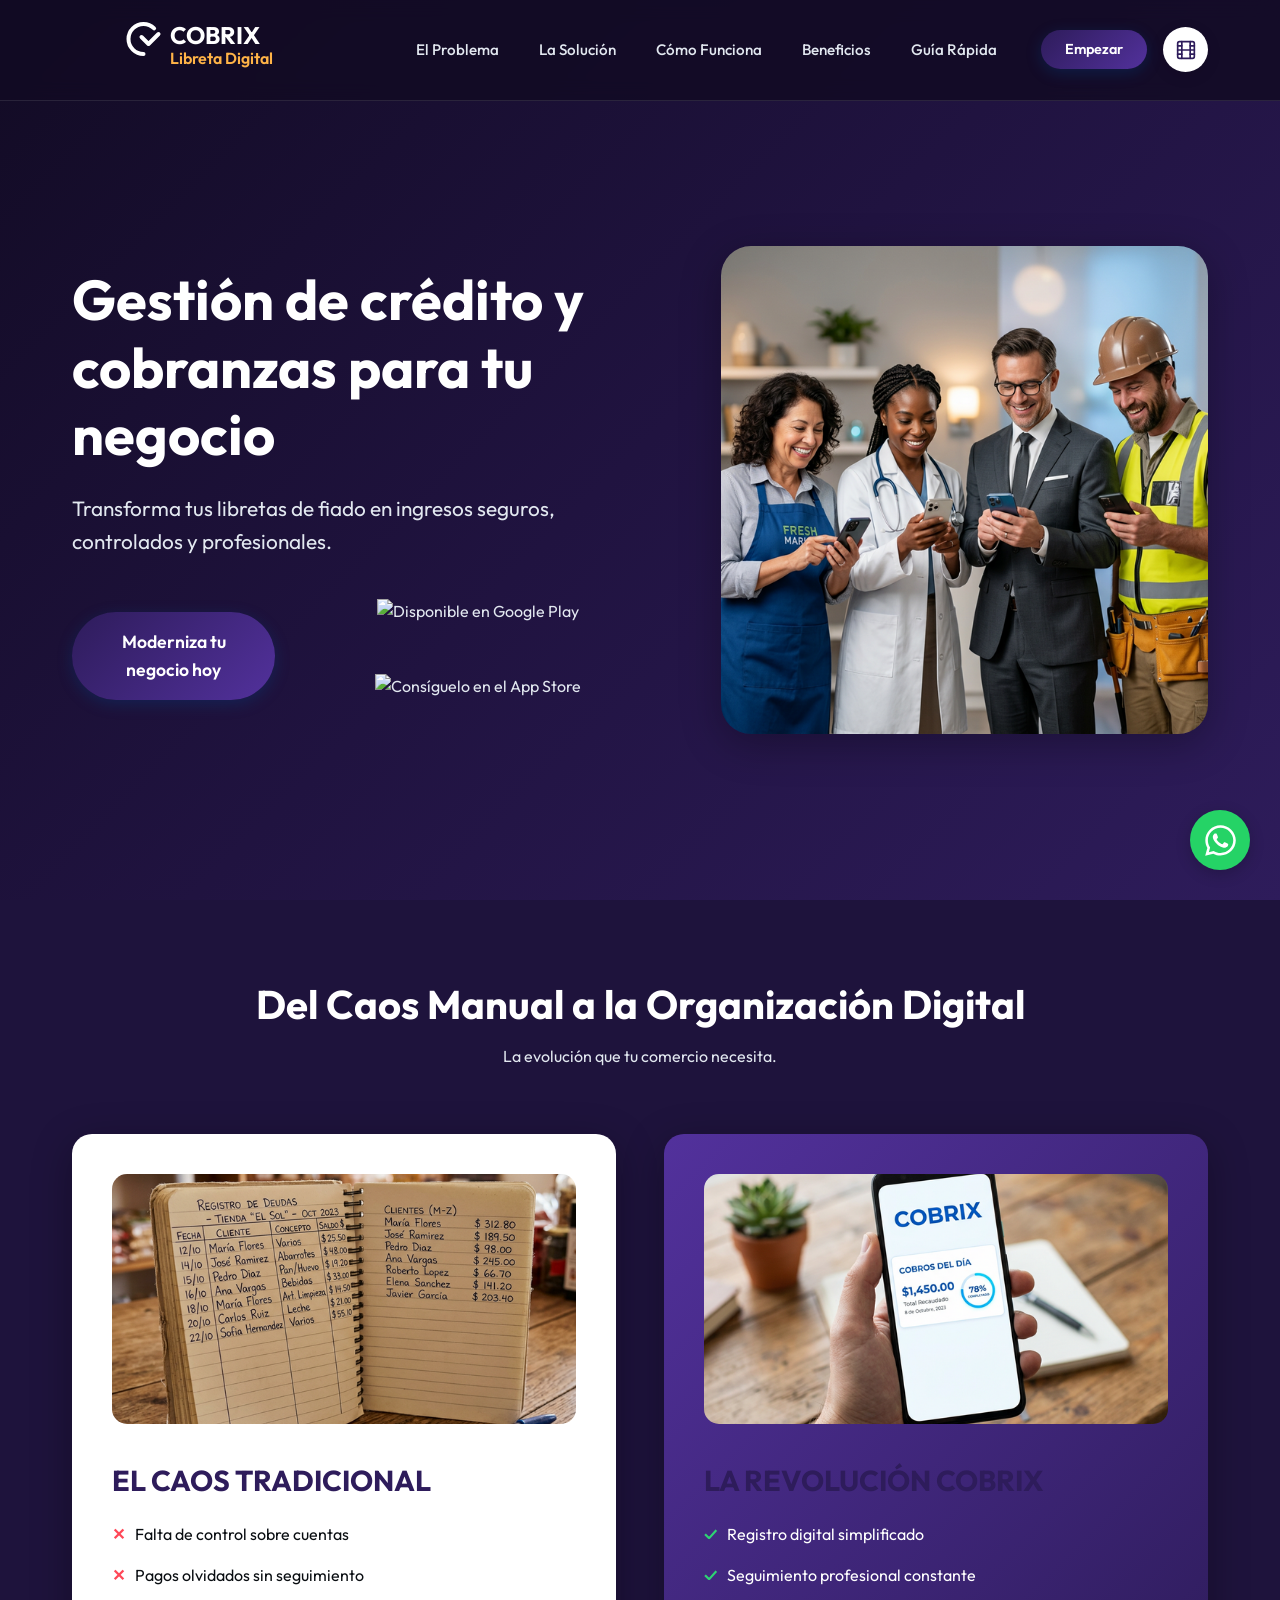
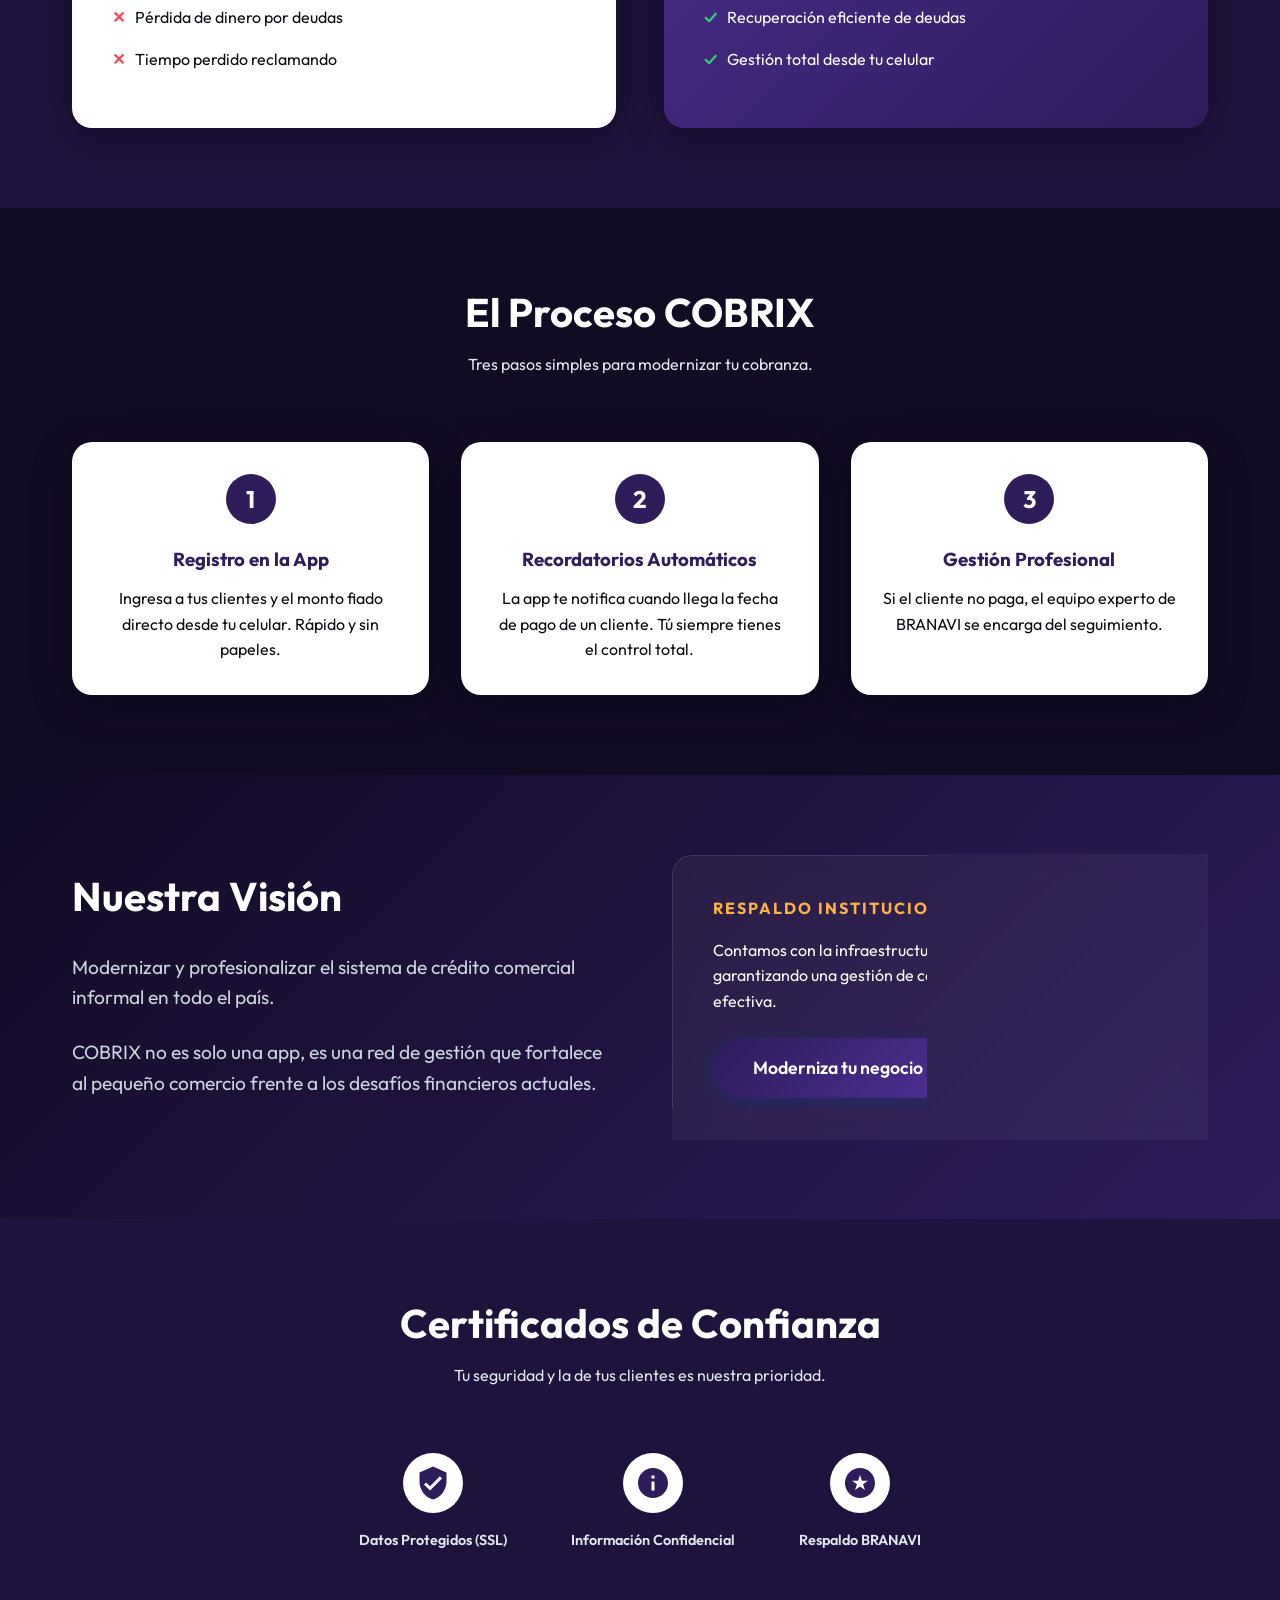
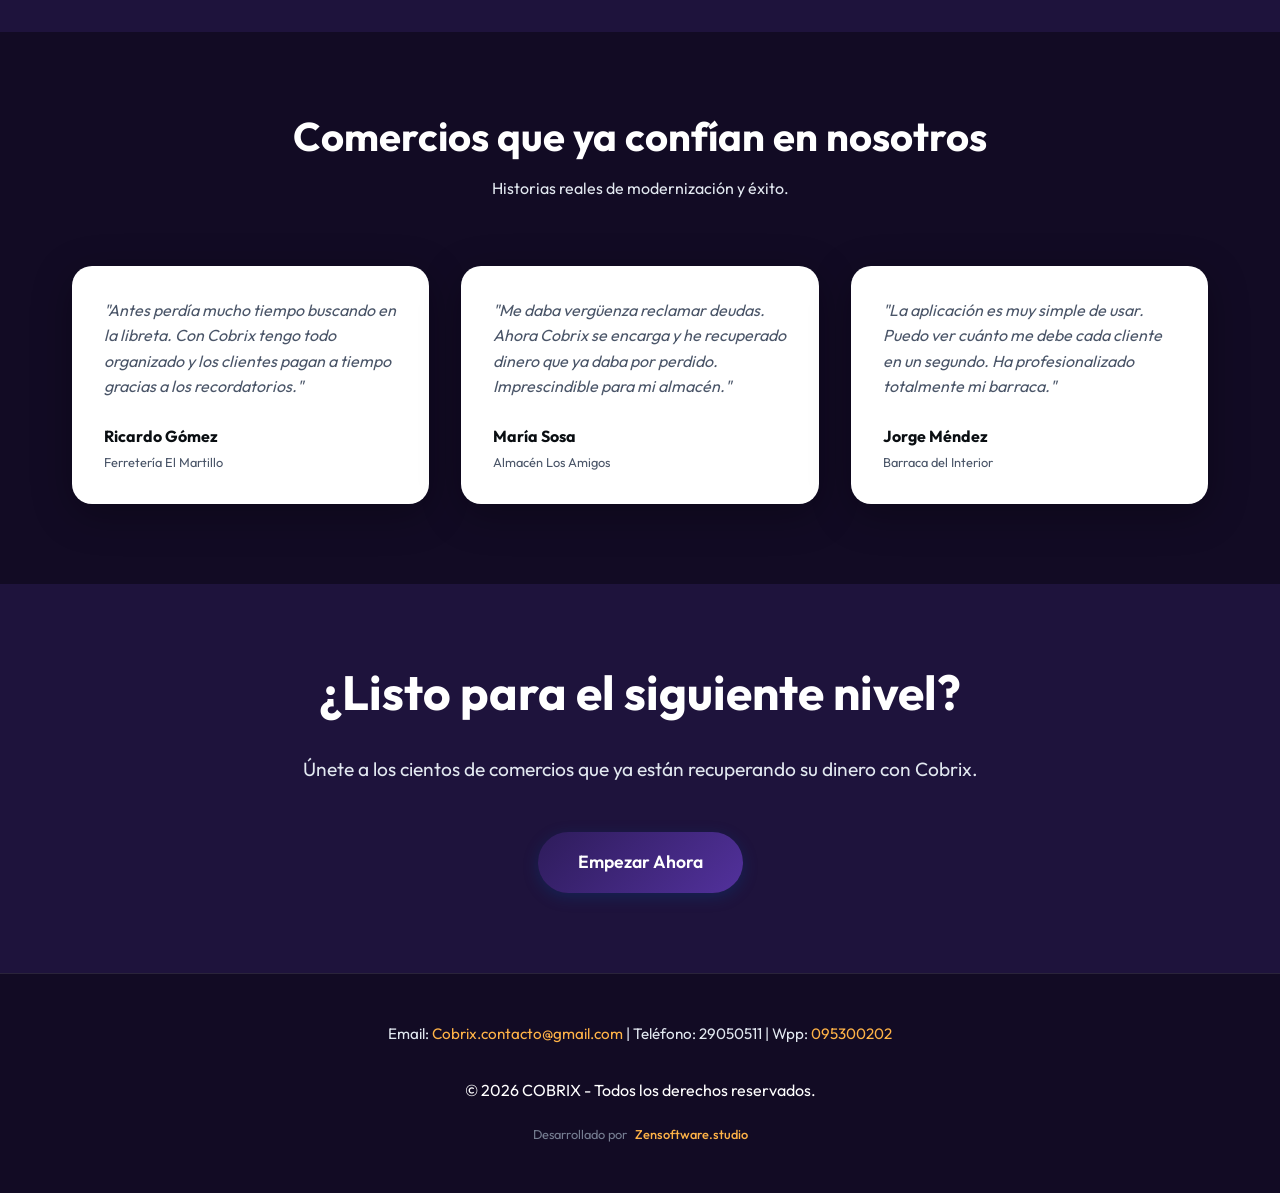
==== commit 81aa1f17: "feat: add app store badge and explicit mobile white submenu" ====
--- a/index.html
+++ b/index.html
@@ -6,7 +6,7 @@
     <title>COBRIX | Gestión de Crédito y Cobranzas para tu Negocio</title>
     <meta name="description" content="Transforma tus libretas de fiado en ingresos seguros, controlados y profesionales con COBRIX.">
     <link rel="icon" type="image/svg+xml" href="assets/favicon.svg">
-    <link rel="stylesheet" href="style.css?v=33">
+    <link rel="stylesheet" href="style.css?v=35">
 </head>
 <body>
     <nav>
@@ -54,9 +54,14 @@
                     <p>Transforma tus libretas de fiado en ingresos seguros, controlados y profesionales.</p>
                     <div class="hero-btns" style="display: flex; align-items: center; gap: 1.5rem;">
                         <a href="javascript:void(0)" class="btn btn-primary open-modal">Moderniza tu negocio hoy</a>
-                        <a href="https://play.google.com/store/apps/details?id=com.cobrix.app" target="_blank" class="play-badge" style="display: inline-block;">
-                            <img alt="Disponible en Google Play" src="https://play.google.com/intl/en_us/badges/static/images/badges/es_badge_web_generic.png" style="height: 60px; display: block;">
-                        </a>
+                        <div class="store-badges" style="display: flex; gap: 15px; align-items: center; justify-content: center; flex-wrap: wrap; width: 100%;">
+                            <a href="https://play.google.com/store/apps/details?id=com.cobrix.app" target="_blank" class="play-badge" style="display: inline-block;">
+                                <img alt="Disponible en Google Play" src="https://play.google.com/intl/en_us/badges/static/images/badges/es_badge_web_generic.png" style="height: 60px; display: block;">
+                            </a>
+                            <a href="javascript:void(0)" onclick="alert('¡Disponible Próximamente en la App Store!')" class="play-badge" style="display: inline-block;">
+                                <img alt="Consíguelo en el App Store" src="https://developer.apple.com/assets/elements/badges/download-on-the-app-store.svg" style="height: 40px; display: block;">
+                            </a>
+                        </div>
                     </div>
                 </div>
                 <div class="hero-image">
--- a/style.css
+++ b/style.css
@@ -731,7 +731,7 @@
         max-width: 100vw;
     }
     
-    /* Ocultar enlaces de texto para no romper la navbar en móviles */
+    /* Mostrar los enlaces móviles con fondo blanco y texto oscuro por petición del usuario */
     .nav-links {
         display: flex !important;
         visibility: visible !important;
@@ -740,14 +740,16 @@
         justify-content: center;
         gap: 0.5rem;
         width: 100%;
-        background: var(--dark); /* Fuerza el fondo ocuro si hay desbordamiento */
+        background: white; /* Franja blanca intencional */
         padding: 5px 0;
-        border-radius: 10px;
+        border-radius: 0 0 15px 15px;
     }
     
     .nav-links a {
-        font-size: 0.85rem; /* Letra un poco más chica para que entren mejor */
+        font-size: 0.85rem;
         padding: 5px 8px;
+        color: #0a0e12 !important; /* Texto oscuro para legibilidad perfecta */
+        font-weight: 600;
     }
     
     /* Logo scaling on mobile */
@@ -782,11 +784,16 @@
     }
     .hero-btns {
         flex-direction: column;
-        align-items: stretch !important;
+        align-items: center !important; /* Centrar elementos en vez de estirar la imagen */
         gap: 1rem !important;
     }
     .hero-btns .btn {
         width: 100%;
+    }
+    .hero-btns .play-badge img {
+        height: auto;
+        max-width: 200px; /* Tamaño proporcionado para celular */
+        margin: 0 auto;
     }
 
     .process-steps {
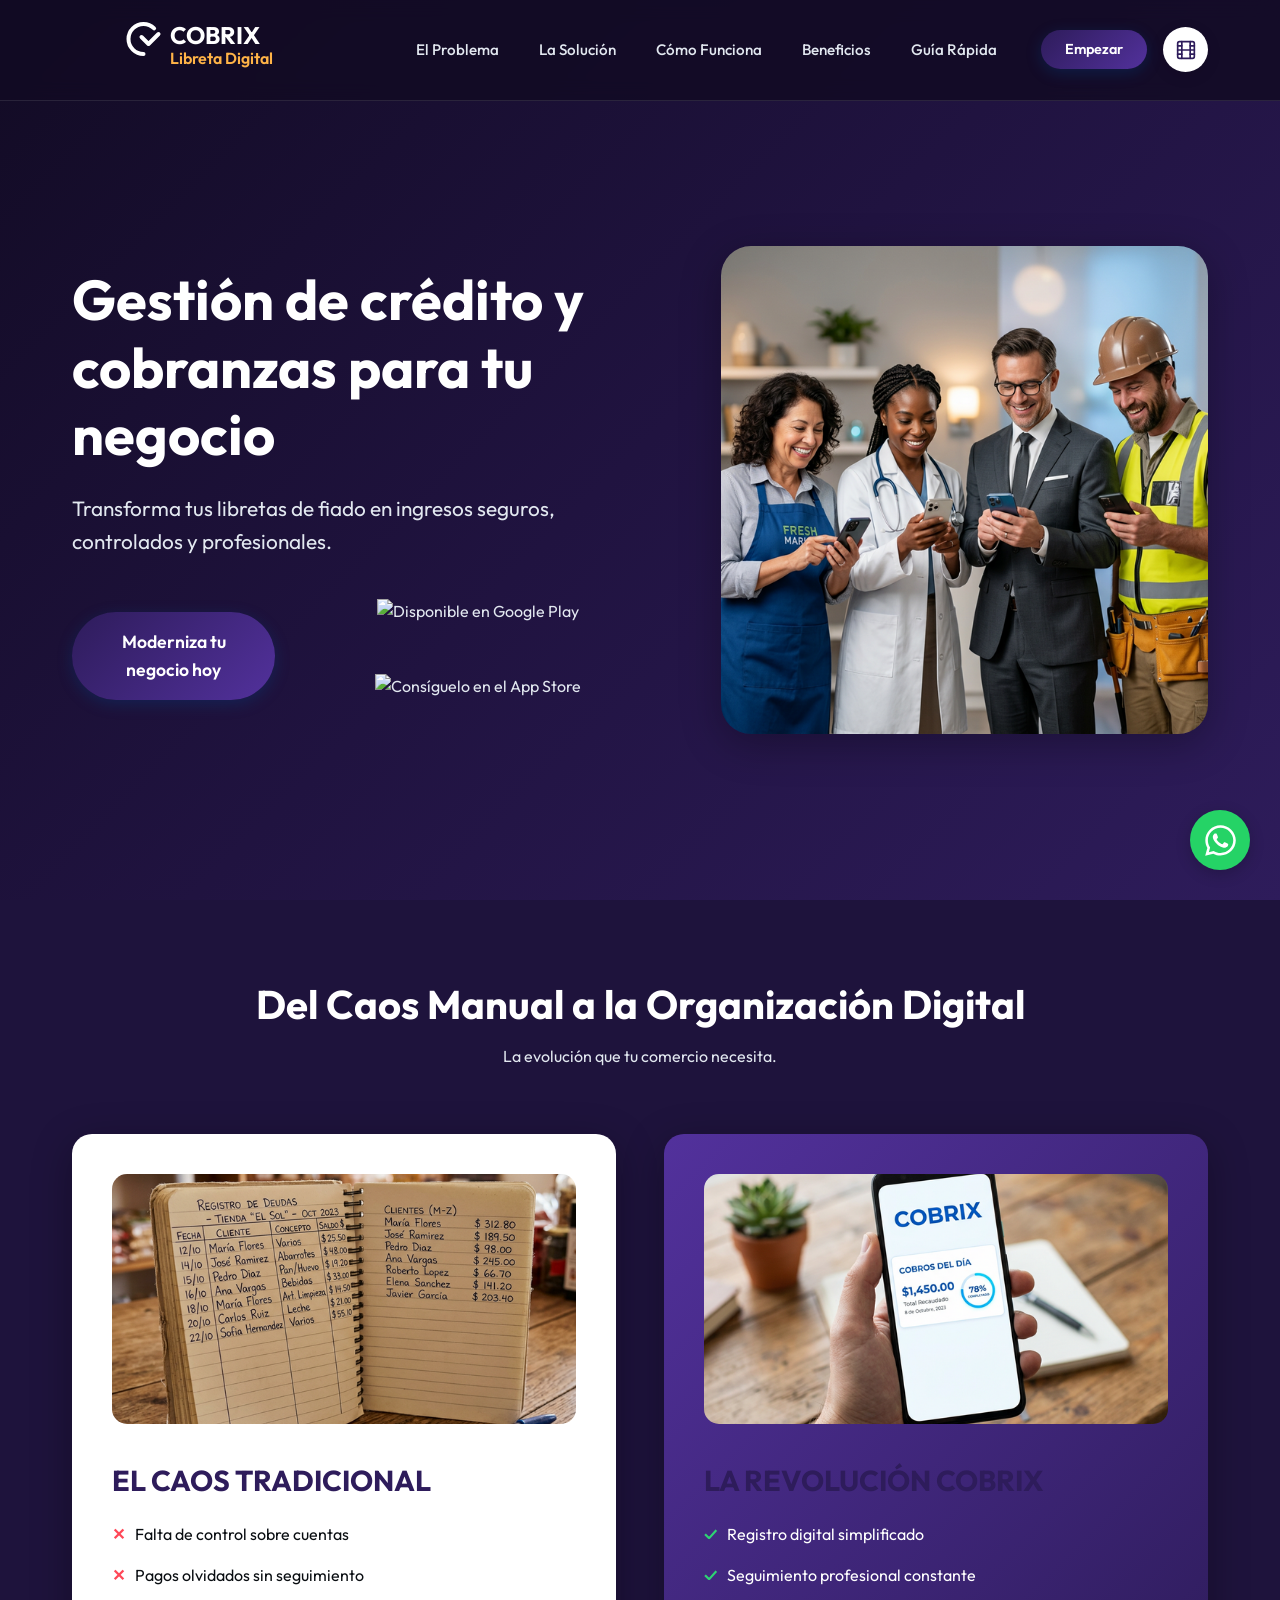
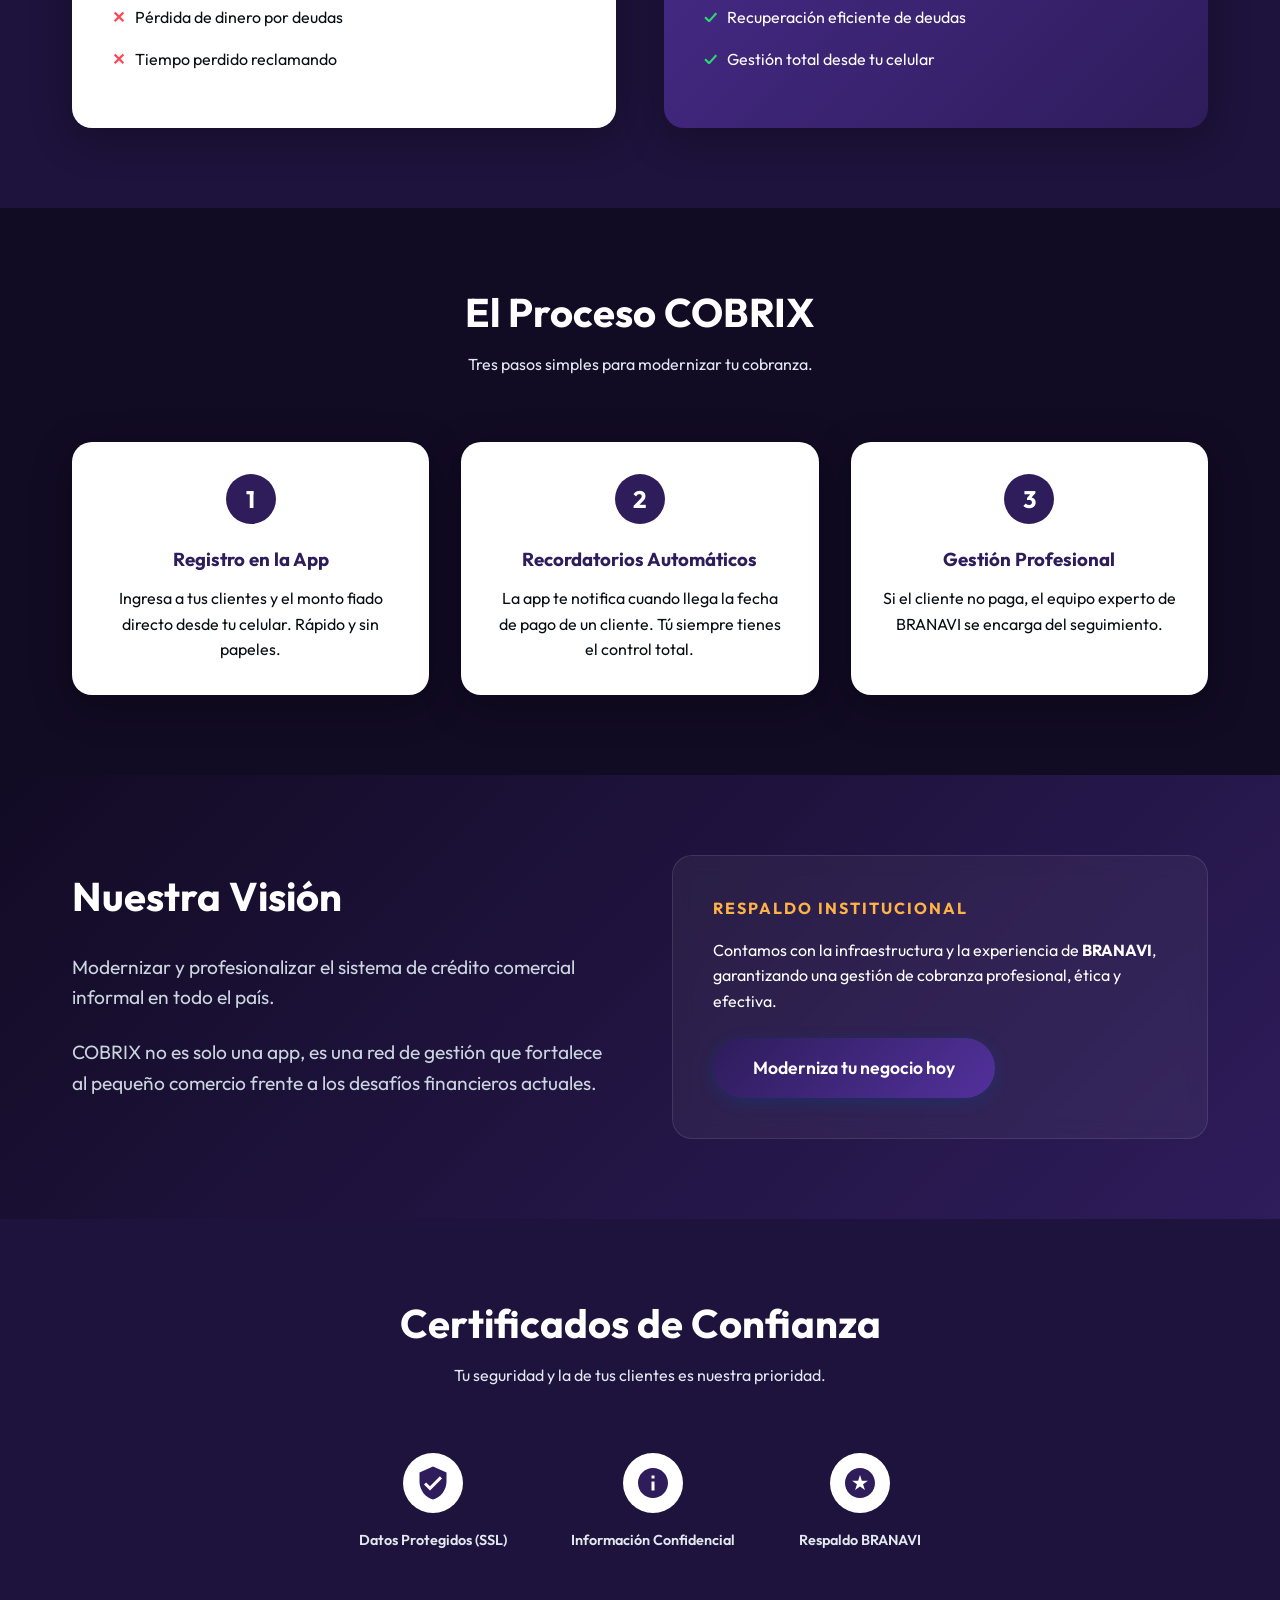
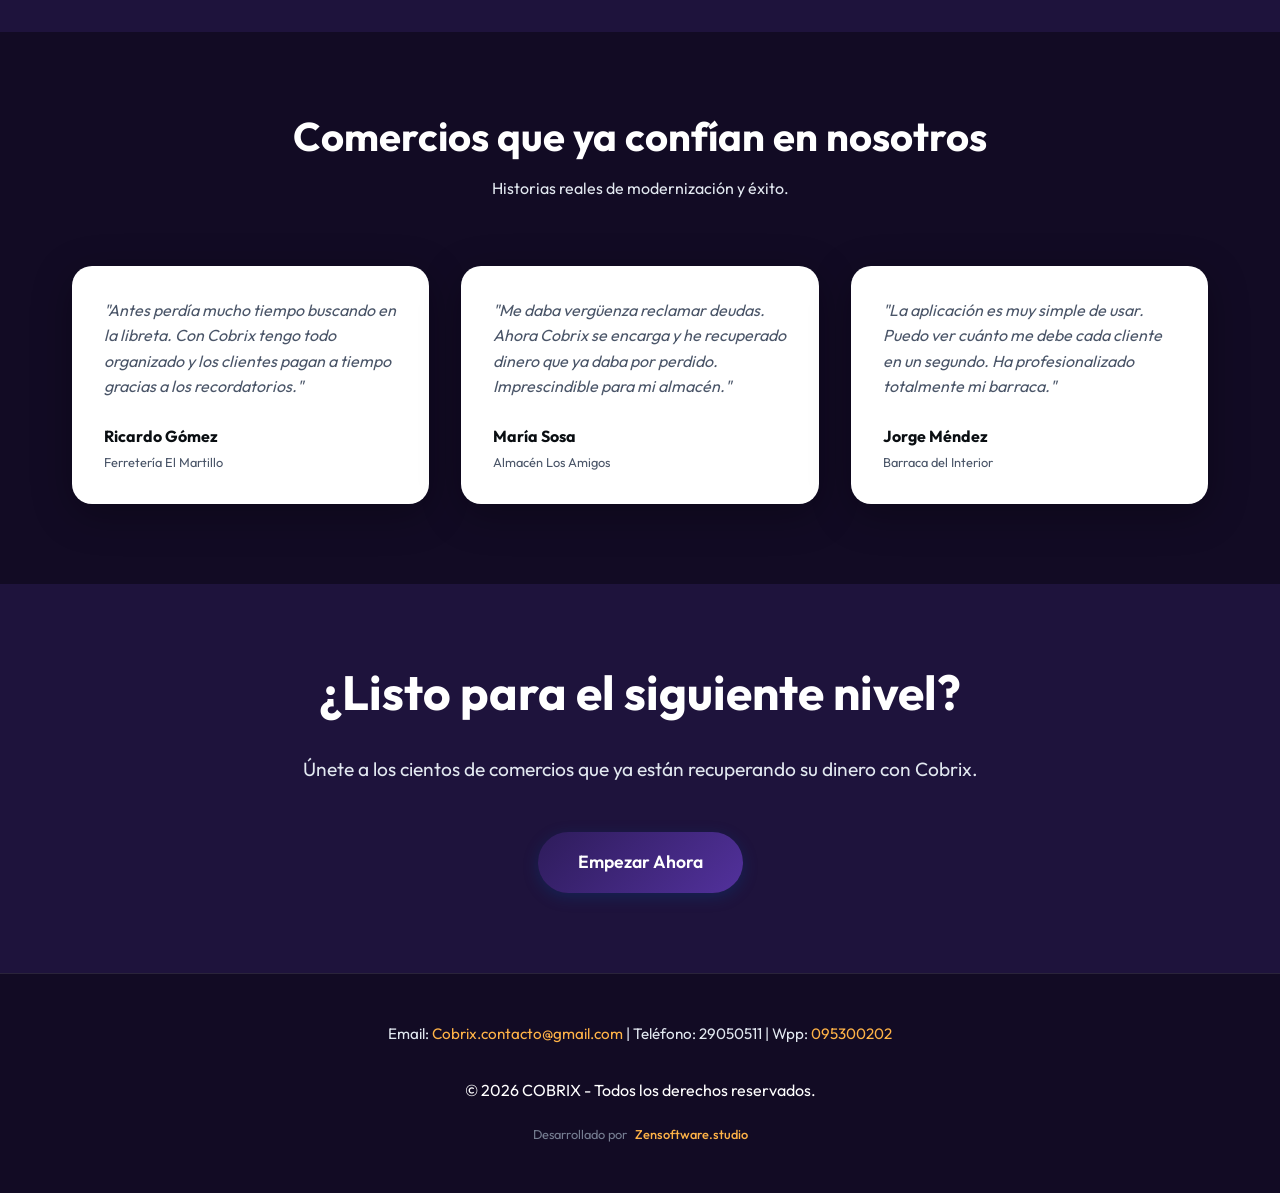
==== commit 0d44a0f9: "fix: replace broken apple store badge URL with wikimedia commons" ====
--- a/index.html
+++ b/index.html
@@ -59,7 +59,7 @@
                                 <img alt="Disponible en Google Play" src="https://play.google.com/intl/en_us/badges/static/images/badges/es_badge_web_generic.png" style="height: 60px; display: block;">
                             </a>
                             <a href="javascript:void(0)" onclick="alert('¡Disponible Próximamente en la App Store!')" class="play-badge" style="display: inline-block;">
-                                <img alt="Consíguelo en el App Store" src="https://developer.apple.com/assets/elements/badges/download-on-the-app-store.svg" style="height: 40px; display: block;">
+                                <img alt="Consíguelo en el App Store" src="https://upload.wikimedia.org/wikipedia/commons/3/3c/Download_on_the_App_Store_Badge.svg" style="height: 40px; display: block;">
                             </a>
                         </div>
                     </div>
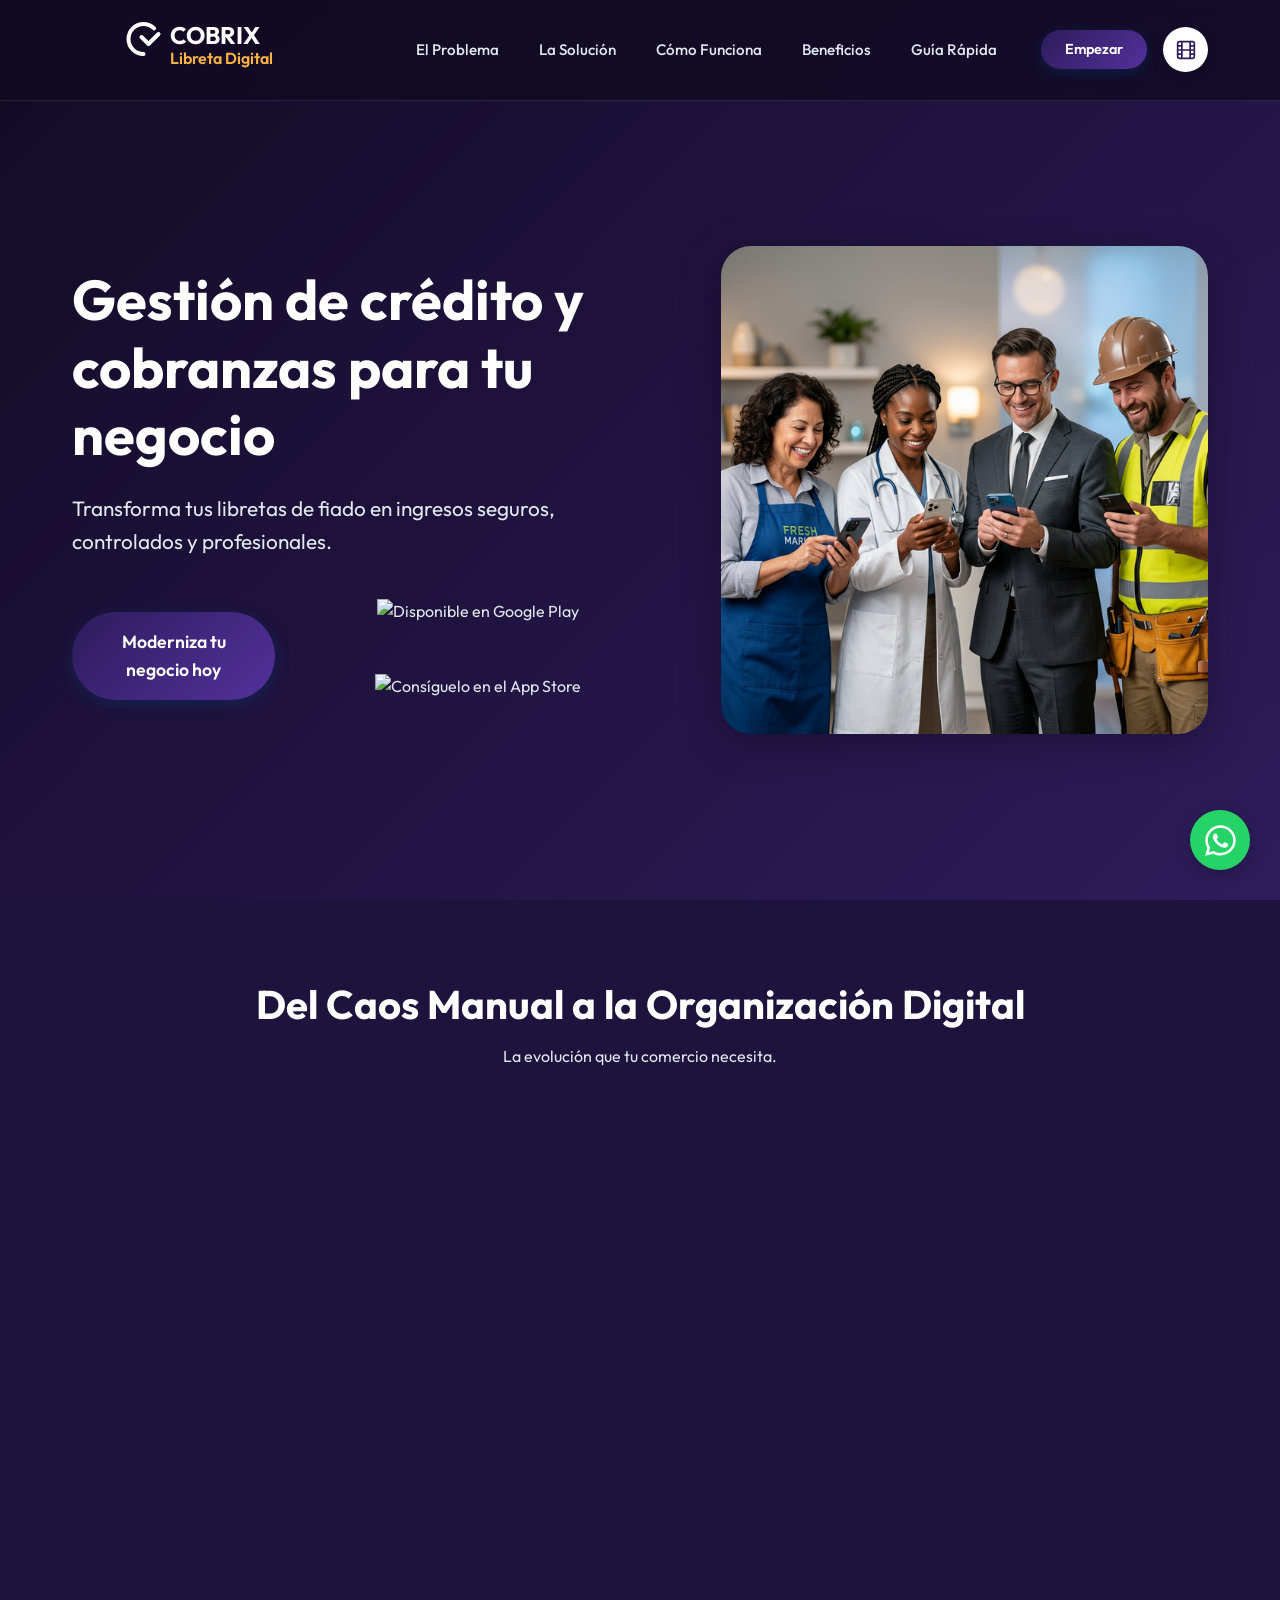
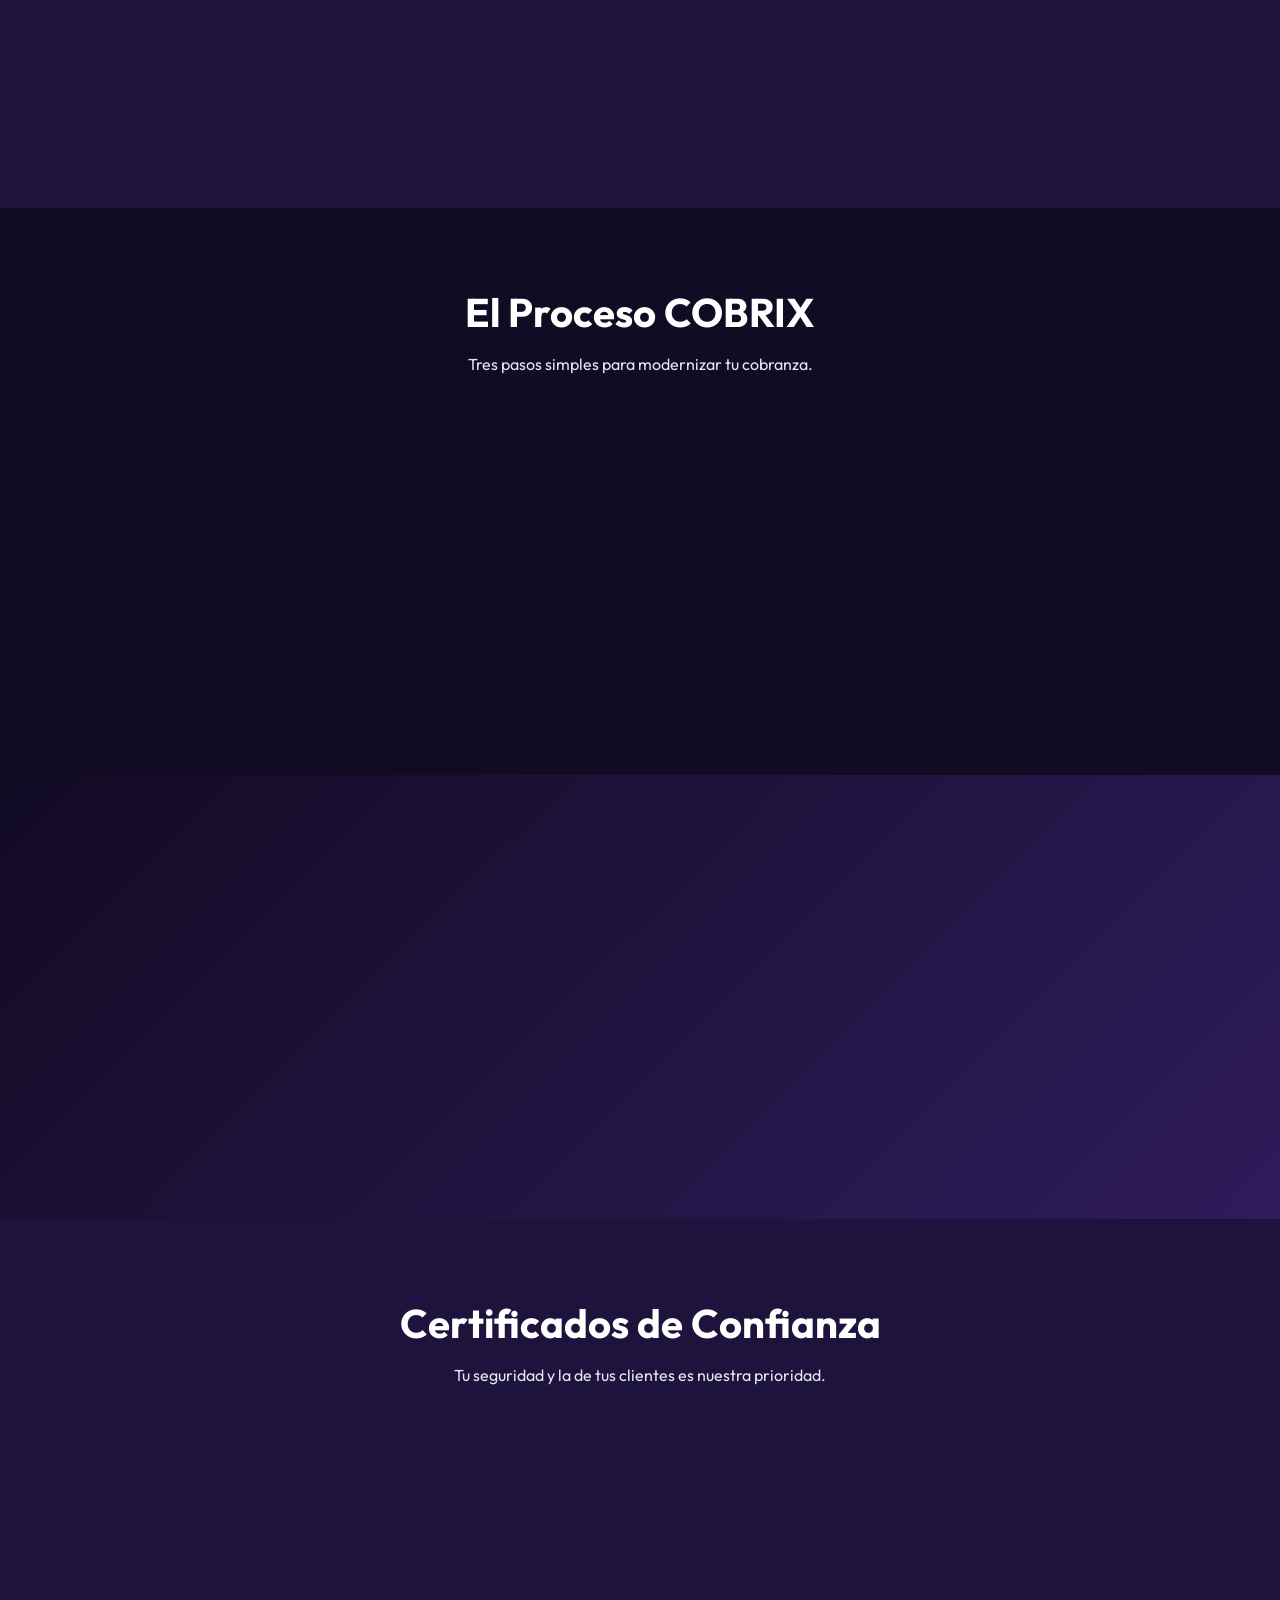
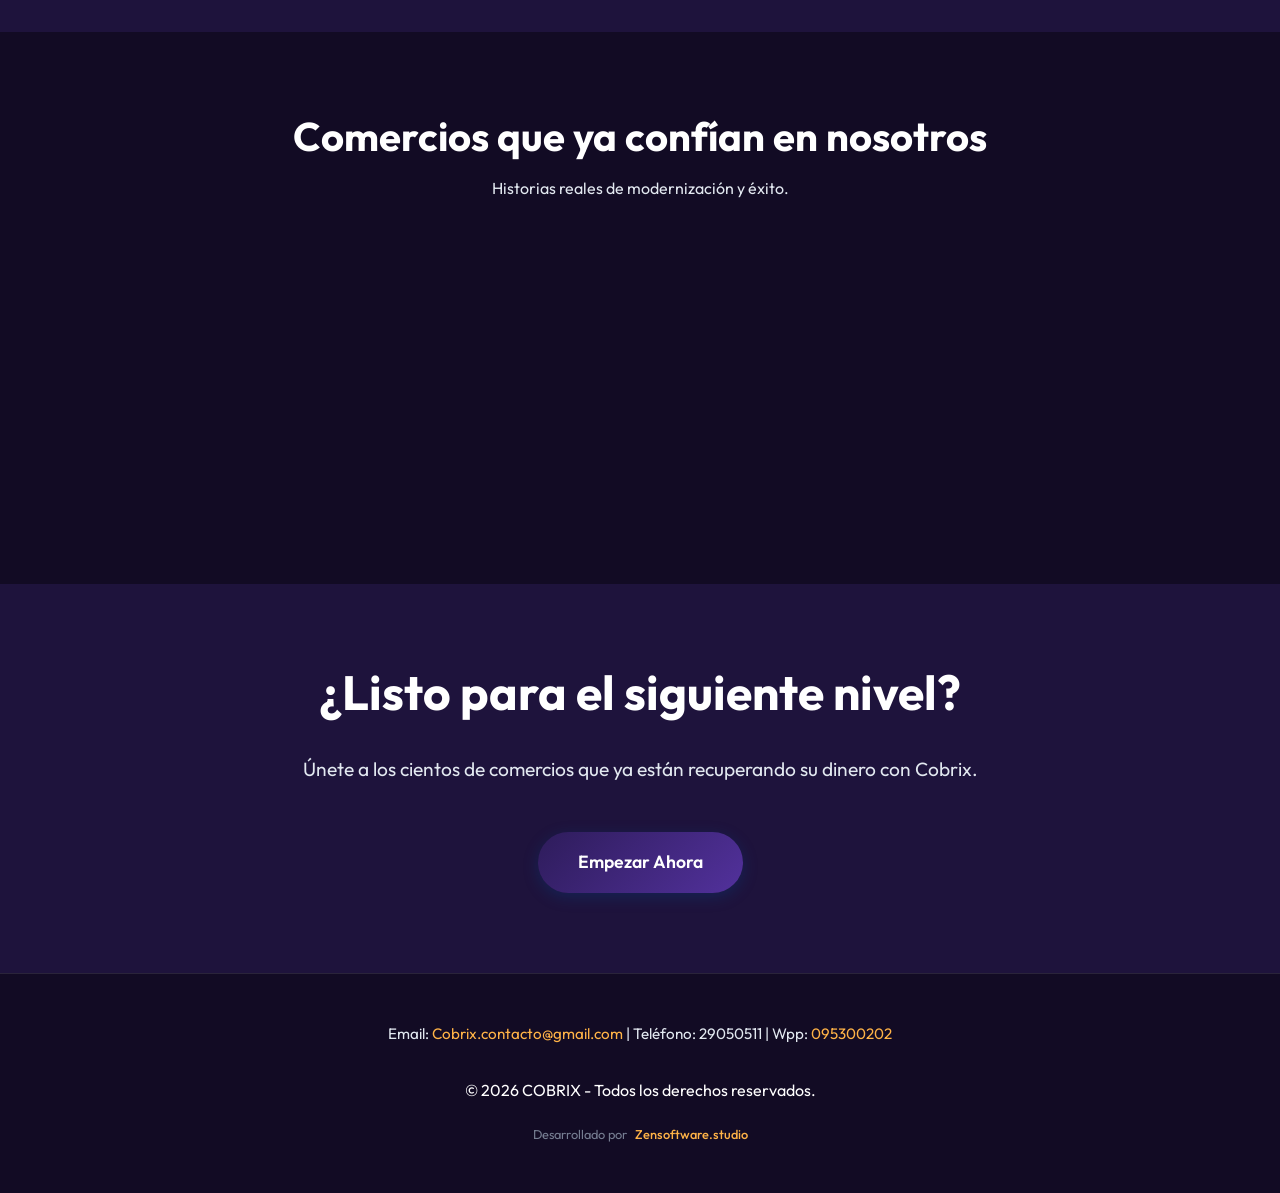
==== commit 429c7afb: "feat: portal administrativo privado con easter egg y Firebase Auth/Firestore" ====
--- a/index.html
+++ b/index.html
@@ -6,7 +6,7 @@
     <title>COBRIX | Gestión de Crédito y Cobranzas para tu Negocio</title>
     <meta name="description" content="Transforma tus libretas de fiado en ingresos seguros, controlados y profesionales con COBRIX.">
     <link rel="icon" type="image/svg+xml" href="assets/favicon.svg">
-    <link rel="stylesheet" href="style.css?v=35">
+    <link rel="stylesheet" href="style.css?v=36">
 </head>
 <body>
     <nav>
@@ -292,6 +292,37 @@
         </div>
     </div>
 
+    <!-- Modal de Login Administrativo Oculto -->
+    <div id="adminLoginModal" class="modal">
+        <div class="modal-content admin-login-box">
+            <span class="close-admin-modal close-modal">&times;</span>
+            <div class="admin-header">
+                <h2>Acceso Restringido</h2>
+                <p>Portal exclusivo para personal de Cobrix.</p>
+            </div>
+            <form id="adminLoginForm">
+                <div class="form-group admin-group">
+                    <label for="adminEmail">Correo Corporativo</label>
+                    <input type="email" id="adminEmail" placeholder="empleado@cobrix.com.uy" required>
+                </div>
+                <div class="form-group admin-group">
+                    <label for="adminPass">Contraseña</label>
+                    <input type="password" id="adminPass" placeholder="••••••••" required>
+                </div>
+                
+                <button type="submit" id="adminSubmitBtn" class="btn btn-primary" style="width: 100%; margin-top: 1rem; position: relative; overflow: hidden; background: linear-gradient(135deg, #1e133c, #52319c) !important; border: 1px solid var(--accent);">
+                    <span class="btn-text">Ingresar al Sistema</span>
+                    <div class="btn-loader" style="display: none;">
+                        <svg viewBox="0 0 50 50" style="width: 20px; height: 20px; animation: rotate 2s linear infinite;">
+                            <circle cx="25" cy="25" r="20" fill="none" stroke="white" stroke-width="5"></circle>
+                        </svg>
+                    </div>
+                </button>
+            </form>
+            <div id="adminFormError" style="display: none; color: #ff4757; margin-top: 1rem; text-align: center; font-size: 0.9rem;"></div>
+        </div>
+    </div>
+
     <!-- Overlay de Presentación Premium -->
     <div id="presentationOverlay" class="presentation-overlay">
         <div class="presentation-header">
@@ -422,6 +453,6 @@
         </div>
     </div>
 
-    <script src="script.js?v=30"></script>
+    <script type="module" src="script.js?v=31"></script>
 </body>
 </html>
--- a/style.css
+++ b/style.css
@@ -33,7 +33,9 @@
     overflow-x: hidden;
 }
 
-h1, h2, h3 {
+h1,
+h2,
+h3 {
     font-weight: 700;
     line-height: 1.2;
     color: white;
@@ -91,7 +93,8 @@
 .btn-secondary {
     background: transparent;
     color: var(--primary);
-    border: 2px solid var(--primary) !important; /* Force border visibility */
+    border: 2px solid var(--primary) !important;
+    /* Force border visibility */
     display: inline-block;
 }
 
@@ -215,19 +218,40 @@
 }
 
 @keyframes breathe {
-    0%, 100% { transform: scale(1); }
-    50% { transform: scale(1.03); }
+
+    0%,
+    100% {
+        transform: scale(1);
+    }
+
+    50% {
+        transform: scale(1.03);
+    }
 }
 
 /* Animations */
 @keyframes fadeInDown {
-    from { opacity: 0; transform: translateY(-30px); }
-    to { opacity: 1; transform: translateY(0); }
+    from {
+        opacity: 0;
+        transform: translateY(-30px);
+    }
+
+    to {
+        opacity: 1;
+        transform: translateY(0);
+    }
 }
 
 @keyframes fadeInUp {
-    from { opacity: 0; transform: translateY(30px); }
-    to { opacity: 1; transform: translateY(0); }
+    from {
+        opacity: 0;
+        transform: translateY(30px);
+    }
+
+    to {
+        opacity: 1;
+        transform: translateY(0);
+    }
 }
 
 /* Before & After Section */
@@ -552,21 +576,27 @@
 
 /* Responsive adjustments for all sections */
 @media (max-width: 992px) {
-    .hero-content, .vision-content {
+
+    .hero-content,
+    .vision-content {
         grid-template-columns: 1fr;
         text-align: center;
     }
+
     .hero {
         height: auto;
         padding: 150px 0 100px;
     }
+
     .hero-text h1 {
         font-size: 2.5rem;
     }
+
     .comparison-grid {
         grid-template-columns: 1fr;
     }
 }
+
 /* Modal Styling */
 .modal {
     display: none;
@@ -581,7 +611,8 @@
     display: flex;
     align-items: center;
     justify-content: center;
-    padding: 20px; /* Safe space for mobile */
+    padding: 20px;
+    /* Safe space for mobile */
     opacity: 0;
     visibility: hidden;
     transition: var(--transition);
@@ -600,8 +631,10 @@
     padding: 3rem;
     border-radius: 30px;
     position: relative;
-    max-height: 90vh; /* Font fitting */
-    overflow-y: auto; /* Scroll if content overflows */
+    max-height: 90vh;
+    /* Font fitting */
+    overflow-y: auto;
+    /* Scroll if content overflows */
     box-shadow: 0 20px 50px rgba(0, 0, 0, 0.2);
     background-image: linear-gradient(var(--light) 1px, transparent 1px);
     background-size: 100% 30px;
@@ -633,6 +666,58 @@
     transform: rotate(90deg);
 }
 
+.admin-login-box {
+    background: var(--dark-surface);
+    width: 100%;
+    max-width: 450px;
+    padding: 3rem;
+    border-radius: 20px;
+    position: relative;
+    box-shadow: 0 20px 50px rgba(0, 0, 0, 0.5);
+    border: 1px solid var(--glass-border);
+    color: white;
+}
+
+.admin-login-box .close-modal {
+    color: var(--slate);
+}
+
+.admin-login-box .close-modal:hover {
+    color: var(--accent);
+}
+
+.admin-header {
+    margin-bottom: 2rem;
+    text-align: center;
+}
+
+.admin-header h2 {
+    color: white;
+    margin-bottom: 0.5rem;
+    font-size: 1.8rem;
+}
+
+.admin-header p {
+    color: var(--gray);
+    font-size: 0.9rem;
+}
+
+.admin-group label {
+    color: #cbd5e0 !important;
+}
+
+.admin-group input {
+    background: rgba(0, 0, 0, 0.2) !important;
+    border: 1px solid rgba(255, 255, 255, 0.1) !important;
+    color: white;
+}
+
+.admin-group input:focus {
+    border-color: var(--accent) !important;
+    box-shadow: 0 0 0 3px rgba(255, 179, 71, 0.2) !important;
+    background: rgba(0, 0, 0, 0.4) !important;
+}
+
 .notepad-header {
     margin-bottom: 2rem;
     text-align: center;
@@ -696,7 +781,7 @@
     display: flex;
     align-items: center;
     justify-content: center;
-    box-shadow: 0 4px 15px rgba(0,0,0,0.1);
+    box-shadow: 0 4px 15px rgba(0, 0, 0, 0.1);
     transition: var(--transition);
     cursor: pointer;
     z-index: 1;
@@ -707,7 +792,7 @@
 .btn-cinema:hover {
     transform: scale(1.1);
     color: var(--accent);
-    box-shadow: 0 15px 40px rgba(0,0,0,0.15);
+    box-shadow: 0 15px 40px rgba(0, 0, 0, 0.15);
 }
 
 .pulse-ring {
@@ -721,43 +806,36 @@
 }
 
 @keyframes pulse {
-    0% { transform: scale(1); opacity: 0.5; }
-    100% { transform: scale(1.8); opacity: 0; }
+    0% {
+        transform: scale(1);
+        opacity: 0.5;
+    }
+
+    100% {
+        transform: scale(1.8);
+        opacity: 0;
+    }
 }
 
 @media (max-width: 768px) {
-    html, body {
+
+    html,
+    body {
         overflow-x: hidden;
         max-width: 100vw;
     }
-    
-    /* Mostrar los enlaces móviles con fondo blanco y texto oscuro por petición del usuario */
+
+    /* Ocultar enlaces de texto para no romper la navbar en móviles y evitar la franja de doble ancho */
     .nav-links {
-        display: flex !important;
-        visibility: visible !important;
-        opacity: 1 !important;
-        flex-wrap: wrap;
-        justify-content: center;
-        gap: 0.5rem;
-        width: 100%;
-        background: white; /* Franja blanca intencional */
-        padding: 5px 0;
-        border-radius: 0 0 15px 15px;
-    }
-    
-    .nav-links a {
-        font-size: 0.85rem;
-        padding: 5px 8px;
-        color: #0a0e12 !important; /* Texto oscuro para legibilidad perfecta */
-        font-weight: 600;
-    }
-    
+        display: none !important;
+    }
+
     /* Logo scaling on mobile */
     .logo-placeholder svg {
         width: 160px;
         height: auto;
     }
-    
+
     .nav-content {
         padding: 0 1rem;
         flex-wrap: nowrap;
@@ -772,46 +850,56 @@
         right: 20px;
         width: 45px;
         height: 45px;
-        box-shadow: 0 4px 15px rgba(0,0,0,0.2);
+        box-shadow: 0 4px 15px rgba(0, 0, 0, 0.2);
     }
 
     /* Hero adjustments */
     .hero-text h1 {
         font-size: 2.2rem;
     }
+
     .hero-text p {
         font-size: 1.1rem;
     }
+
     .hero-btns {
         flex-direction: column;
-        align-items: center !important; /* Centrar elementos en vez de estirar la imagen */
+        align-items: center !important;
+        /* Centrar elementos en vez de estirar la imagen */
         gap: 1rem !important;
     }
+
     .hero-btns .btn {
         width: 100%;
     }
+
     .hero-btns .play-badge img {
         height: auto;
-        max-width: 200px; /* Tamaño proporcionado para celular */
+        max-width: 200px;
+        /* Tamaño proporcionado para celular */
         margin: 0 auto;
     }
 
     .process-steps {
         grid-template-columns: 1fr;
     }
+
     .testimonials-grid {
         grid-template-columns: 1fr;
     }
+
     .badges-grid {
         gap: 2rem;
     }
+
     .section-padding {
         padding: 60px 0;
     }
 }
+
 /* Sound Toggle */
 .sound-toggle {
-    background: rgba(255,255,255,0.1);
+    background: rgba(255, 255, 255, 0.1);
     border: none;
     width: 45px;
     height: 45px;
@@ -824,7 +912,7 @@
 }
 
 .sound-toggle:hover {
-    background: rgba(255,255,255,0.2);
+    background: rgba(255, 255, 255, 0.2);
     transform: scale(1.1);
 }
 
@@ -905,7 +993,7 @@
 .slide-visual img {
     width: 100%;
     border-radius: 20px;
-    box-shadow: 0 30px 60px rgba(0,0,0,0.5);
+    box-shadow: 0 30px 60px rgba(0, 0, 0, 0.5);
     transition: transform 10s linear;
 }
 
@@ -948,7 +1036,7 @@
 .slide-visual img {
     width: 100%;
     border-radius: 20px;
-    box-shadow: 0 30px 60px rgba(0,0,0,0.5);
+    box-shadow: 0 30px 60px rgba(0, 0, 0, 0.5);
 }
 
 .slide-text ul {
@@ -968,15 +1056,29 @@
 }
 
 /* Animations within slides */
-.animate-up, .animate-left, .animate-right, .animate-scale {
+.animate-up,
+.animate-left,
+.animate-right,
+.animate-scale {
     opacity: 0;
     transition: all 0.8s cubic-bezier(0.4, 0, 0.2, 1);
 }
 
-.animate-up { transform: translateY(40px); }
-.animate-left { transform: translateX(-40px); }
-.animate-right { transform: translateX(40px); }
-.animate-scale { transform: scale(0.8); }
+.animate-up {
+    transform: translateY(40px);
+}
+
+.animate-left {
+    transform: translateX(-40px);
+}
+
+.animate-right {
+    transform: translateX(40px);
+}
+
+.animate-scale {
+    transform: scale(0.8);
+}
 
 .slide.active .animate-up,
 .slide.active .animate-left,
@@ -986,9 +1088,17 @@
     transform: translate(0) scale(1);
 }
 
-.delay-1 { transition-delay: 0.2s; }
-.delay-2 { transition-delay: 0.4s; }
-.delay-3 { transition-delay: 0.6s; }
+.delay-1 {
+    transition-delay: 0.2s;
+}
+
+.delay-2 {
+    transition-delay: 0.4s;
+}
+
+.delay-3 {
+    transition-delay: 0.6s;
+}
 
 /* Process Grid in Slide */
 .process-grid {
@@ -999,10 +1109,10 @@
 }
 
 .process-item {
-    background: rgba(255,255,255,0.05);
+    background: rgba(255, 255, 255, 0.05);
     padding: 2.5rem;
     border-radius: 20px;
-    border: 1px solid rgba(255,255,255,0.1);
+    border: 1px solid rgba(255, 255, 255, 0.1);
 }
 
 .process-icon {
@@ -1031,7 +1141,7 @@
 .progress-bar-container {
     width: 100%;
     height: 4px;
-    background: rgba(255,255,255,0.1);
+    background: rgba(255, 255, 255, 0.1);
     border-radius: 2px;
 }
 
@@ -1050,7 +1160,7 @@
 }
 
 .pres-btn {
-    background: rgba(255,255,255,0.1);
+    background: rgba(255, 255, 255, 0.1);
     border: none;
     color: white;
     width: 50px;
@@ -1099,31 +1209,57 @@
         justify-content: center;
         overflow: hidden;
     }
-    .slide h1 { font-size: 1.8rem; margin-bottom: 0.5rem; letter-spacing: 2px; }
-    .slide h2 { font-size: 1.3rem; margin-bottom: 1rem; }
-    .slide p { font-size: 0.95rem; line-height: 1.4; }
-    .slide-text ul { font-size: 0.85rem; }
-    .slide-text li { margin-bottom: 0.6rem; gap: 10px; }
-    
+
+    .slide h1 {
+        font-size: 1.8rem;
+        margin-bottom: 0.5rem;
+        letter-spacing: 2px;
+    }
+
+    .slide h2 {
+        font-size: 1.3rem;
+        margin-bottom: 1rem;
+    }
+
+    .slide p {
+        font-size: 0.95rem;
+        line-height: 1.4;
+    }
+
+    .slide-text ul {
+        font-size: 0.85rem;
+    }
+
+    .slide-text li {
+        margin-bottom: 0.6rem;
+        gap: 10px;
+    }
+
     .slide-content.centered {
         max-width: 100%;
     }
+
     .slide-content.split {
         grid-template-columns: 1fr;
         text-align: center;
         width: 100%;
     }
-    .slide-visual { display: none; }
-    
+
+    .slide-visual {
+        display: none;
+    }
+
     .process-grid {
         grid-template-columns: 1fr;
         gap: 0.5rem;
         margin-top: 1rem;
     }
+
     .process-item {
         padding: 1rem;
         border-radius: 12px;
     }
+
     .process-icon {
         width: 40px;
         height: 40px;
@@ -1134,26 +1270,33 @@
     .presentation-header {
         padding: 0.5rem 1rem;
     }
+
     .presentation-footer {
         padding: 0.8rem 1rem;
     }
+
     /* Modal adjustments on mobile */
     .notepad {
         padding: 1.5rem 1rem 1.5rem 2.5rem;
         border-radius: 20px;
     }
+
     .notepad::before {
         left: 30px;
     }
+
     .notepad-header {
         margin-bottom: 1rem;
     }
+
     .notepad-header h2 {
         font-size: 1.5rem;
     }
+
     .form-group {
         margin-bottom: 1rem;
     }
+
     .form-group input {
         padding: 0.6rem 0.8rem;
     }
@@ -1166,47 +1309,7 @@
         height: 95px !important;
     }
 
-    .nav-links {
-        display: flex !important;
-        visibility: visible !important;
-        position: absolute !important;
-        top: 95px;
-        left: 0;
-        width: 100% !important;
-        background: rgba(255, 255, 255, 0.98) !important;
-        backdrop-filter: blur(10px);
-        padding: 8px 1rem !important;
-        justify-content: center !important;
-        gap: 1rem !important;
-        border-bottom: 1px solid rgba(0,0,0,0.05);
-        margin-top: 0 !important;
-        box-shadow: 0 4px 15px rgba(0,0,0,0.05);
-    }
-
-    /* Ocultar enlace específico en móvil */
-    .hide-mobile {
-        display: none !important;
-    }
-
-    .nav-links li a {
-        font-size: 0.9rem !important;
-        padding: 4px 8px !important;
-        background: transparent !important;
-        border: none !important;
-        color: var(--slate) !important;
-        border-radius: 0 !important;
-        white-space: nowrap !important;
-    }
-
-    /* Guía Rápida normalizado */
-    .nav-links a.open-guide-modal {
-        background: transparent !important;
-        color: var(--primary) !important;
-        font-weight: 600 !important;
-        box-shadow: none !important;
-        border: none !important;
-        border-radius: 0 !important;
-    }
+
 
     .nav-actions {
         margin-top: 0 !important;
@@ -1228,6 +1331,7 @@
         height: 70px !important;
     }
 }
+
 /* Quick Guide Modal */
 .open-guide-modal {
     cursor: pointer;
@@ -1244,7 +1348,7 @@
     background: white;
     padding: 10px;
     border-radius: 20px;
-    box-shadow: 0 25px 60px rgba(0,0,0,0.4);
+    box-shadow: 0 25px 60px rgba(0, 0, 0, 0.4);
     animation: modalSlide 0.4s cubic-bezier(0.175, 0.885, 0.32, 1.275);
 }
 
@@ -1262,7 +1366,7 @@
     justify-content: center;
     font-size: 1.5rem;
     cursor: pointer;
-    box-shadow: 0 5px 15px rgba(0,0,0,0.2);
+    box-shadow: 0 5px 15px rgba(0, 0, 0, 0.2);
     z-index: 10;
     transition: var(--transition);
 }
@@ -1273,8 +1377,15 @@
 }
 
 @keyframes modalSlide {
-    from { opacity: 0; transform: scale(0.9) translateY(30px); }
-    to { opacity: 1; transform: scale(1) translateY(0); }
+    from {
+        opacity: 0;
+        transform: scale(0.9) translateY(30px);
+    }
+
+    to {
+        opacity: 1;
+        transform: scale(1) translateY(0);
+    }
 }
 
 @media (max-width: 768px) {
@@ -1282,6 +1393,7 @@
         padding: 5px;
         border-radius: 10px;
     }
+
     .close-guide-modal {
         right: 5px;
         top: 5px;
@@ -1289,4 +1401,4 @@
         height: 30px;
         font-size: 1.2rem;
     }
-}
+}
